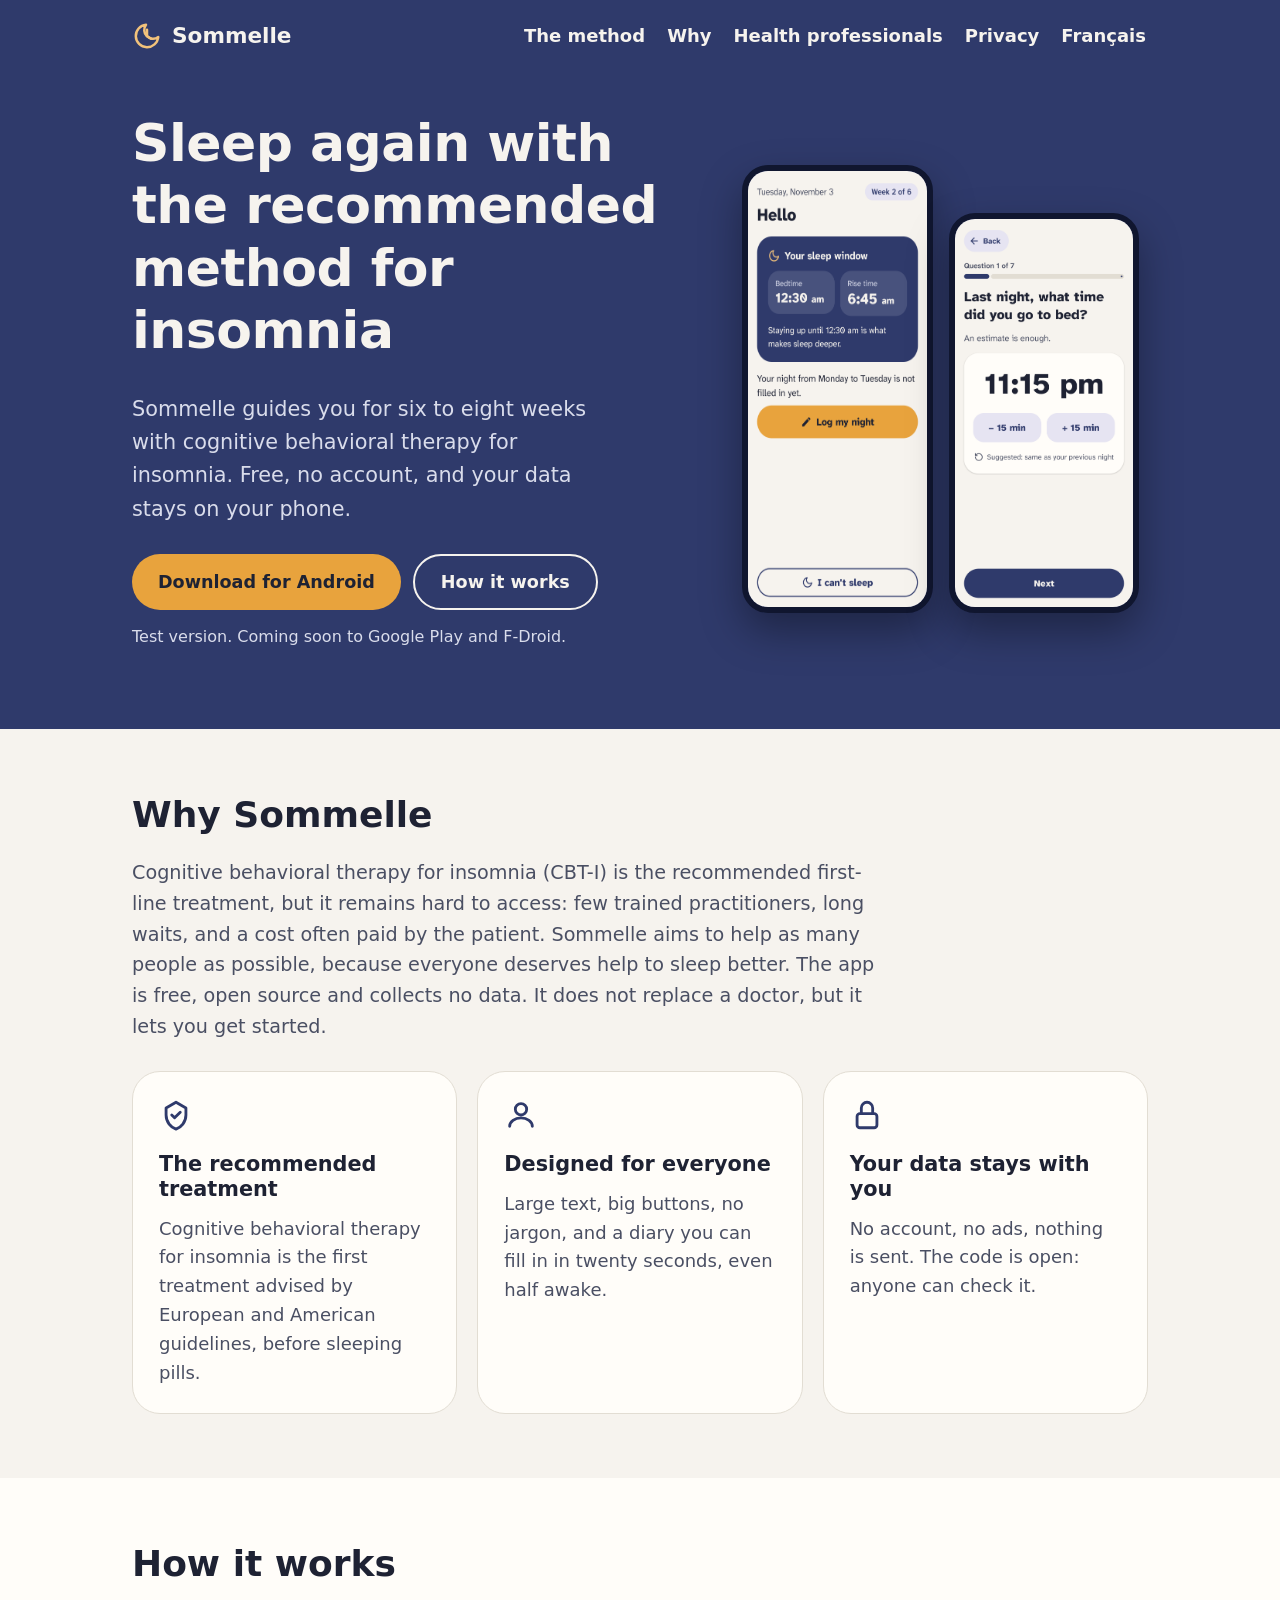
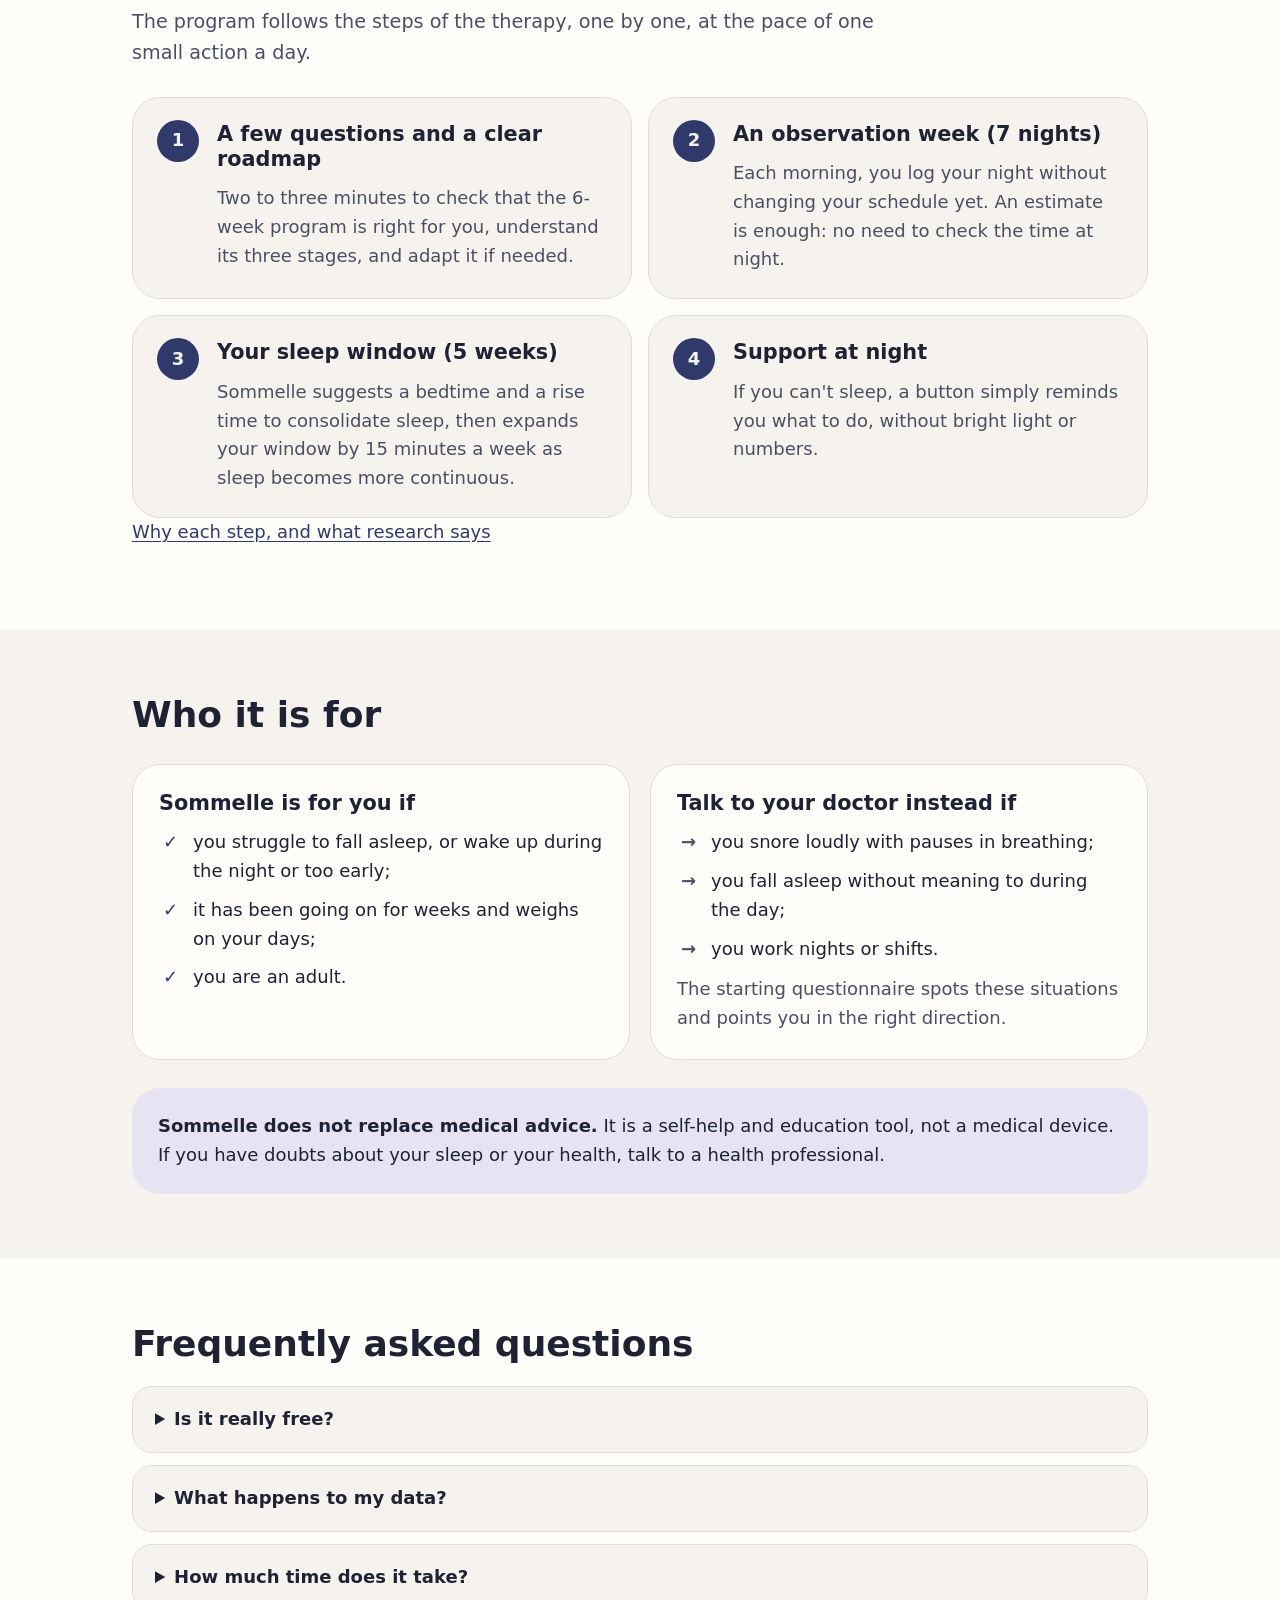
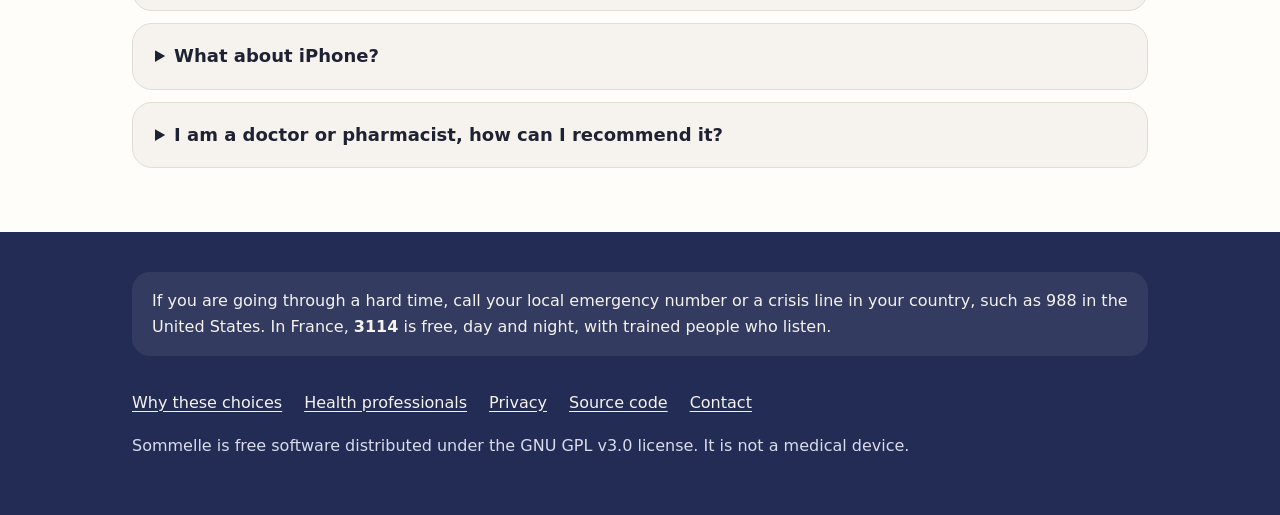
==== docs/en/index.html @ 97604257 "Site et README : préciser les 3 étapes et la durée de 6 semaines du programme" ====
<!doctype html>
<html lang="en">
<head>
  <meta charset="utf-8">
  <meta name="viewport" content="width=device-width, initial-scale=1">
  <title>Sommelle: sleep better with the recommended method for insomnia</title>
  <meta name="description" content="Sommelle guides adults with insomnia for six to eight weeks using cognitive behavioral therapy for insomnia (CBT-I). Free, no account, and your data stays on your phone.">
  <meta property="og:title" content="Sommelle: sleep better with the recommended method for insomnia">
  <meta property="og:description" content="Free, no account, and your data stays on your phone.">
  <meta property="og:type" content="website">
  <meta property="og:image" content="https://relthdrarxash.github.io/sommelle/img/banniere.png">
  <link rel="icon" href="../img/icone.svg" type="image/svg+xml">
  <link rel="alternate" hreflang="fr" href="../index.html">
  <link rel="stylesheet" href="../style.css">
</head>
<body>
  <a class="skip" href="#contenu">Skip to content</a>

  <header class="site-header">
    <div class="wrap">
      <a class="brand" href="./">
        <svg viewBox="0 0 24 24" fill="none" stroke="#F2C27B" stroke-width="2" stroke-linecap="round" stroke-linejoin="round" aria-hidden="true"><path d="M21 12.8A9 9 0 1 1 11.2 3a7 7 0 0 0 9.8 9.8Z"/><path d="M12 7v5l3.2 2.2"/></svg>
        Sommelle
      </a>
      <nav class="site-nav" aria-label="Site navigation">
        <a href="#methode">The method</a>
        <a href="why.html">Why</a>
        <a href="professionals.html">Health professionals</a>
        <a href="privacy.html">Privacy</a>
        <a href="../index.html" lang="fr" hreflang="fr">Français</a>
      </nav>
    </div>
  </header>

  <main id="contenu">
    <section class="hero">
      <div class="wrap">
        <div>
          <h1>Sleep again with the recommended method for insomnia</h1>
          <p class="lead">Sommelle guides you for six to eight weeks with cognitive behavioral therapy for insomnia. Free, no account, and your data stays on your phone.</p>
          <div class="actions">
            <a class="btn btn-accent" href="https://github.com/Relthdrarxash/sommelle/releases">Download for Android</a>
            <a class="btn btn-ghost" href="#methode">How it works</a>
          </div>
          <p class="note">Test version. Coming soon to Google Play and F-Droid.</p>
        </div>
        <div class="phones">
          <img src="../captures/en/accueil.png" width="461" height="1000" alt="Sommelle home screen: the evening sleep window, bedtime 12:30 am and rise time 6:45 am, and the Log my night button.">
          <img src="../captures/en/agenda_heure.png" width="461" height="1000" alt="Morning diary: bedtime in very large type, with two big buttons to move forward or back by 15 minutes.">
        </div>
      </div>
    </section>

    <section class="block">
      <div class="wrap">
        <h2>Why Sommelle</h2>
        <p class="section-intro">Cognitive behavioral therapy for insomnia (CBT-I) is the recommended first-line treatment, but it remains hard to access: few trained practitioners, long waits, and a cost often paid by the patient. Sommelle aims to help as many people as possible, because everyone deserves help to sleep better. The app is free, open source and collects no data. It does not replace a doctor, but it lets you get started.</p>
        <div class="cards">
          <div class="card">
            <svg viewBox="0 0 24 24" fill="none" stroke="currentColor" stroke-width="2" stroke-linecap="round" stroke-linejoin="round" aria-hidden="true"><path d="M9 12l2 2 4-4"/><path d="M12 3l7 4v5c0 5-3.4 8.7-7 10-3.6-1.3-7-5-7-10V7l7-4z"/></svg>
            <h3>The recommended treatment</h3>
            <p>Cognitive behavioral therapy for insomnia is the first treatment advised by European and American guidelines, before sleeping pills.</p>
          </div>
          <div class="card">
            <svg viewBox="0 0 24 24" fill="none" stroke="currentColor" stroke-width="2" stroke-linecap="round" stroke-linejoin="round" aria-hidden="true"><circle cx="12" cy="8" r="4"/><path d="M4 20c0-3.3 3.6-6 8-6s8 2.7 8 6"/></svg>
            <h3>Designed for everyone</h3>
            <p>Large text, big buttons, no jargon, and a diary you can fill in in twenty seconds, even half awake.</p>
          </div>
          <div class="card">
            <svg viewBox="0 0 24 24" fill="none" stroke="currentColor" stroke-width="2" stroke-linecap="round" stroke-linejoin="round" aria-hidden="true"><rect x="5" y="11" width="14" height="10" rx="2"/><path d="M8 11V7a4 4 0 118 0v4"/></svg>
            <h3>Your data stays with you</h3>
            <p>No account, no ads, nothing is sent. The code is open: anyone can check it.</p>
          </div>
        </div>
      </div>
    </section>

    <section class="block alt" id="methode">
      <div class="wrap">
        <h2>How it works</h2>
        <p class="section-intro">The program follows the steps of the therapy, one by one, at the pace of one small action a day.</p>
        <ol class="steps">
          <li><h3>A few questions and a clear roadmap</h3><p>Two to three minutes to check that the 6-week program is right for you, understand its three stages, and adapt it if needed.</p></li>
          <li><h3>An observation week (7 nights)</h3><p>Each morning, you log your night without changing your schedule yet. An estimate is enough: no need to check the time at night.</p></li>
          <li><h3>Your sleep window (5 weeks)</h3><p>Sommelle suggests a bedtime and a rise time to consolidate sleep, then expands your window by 15 minutes a week as sleep becomes more continuous.</p></li>
          <li><h3>Support at night</h3><p>If you can't sleep, a button simply reminds you what to do, without bright light or numbers.</p></li>
        </ol>
        <p><a href="why.html">Why each step, and what research says</a></p>
      </div>
    </section>

    <section class="block">
      <div class="wrap">
        <h2>Who it is for</h2>
        <div class="two-col">
          <div class="card">
            <h3>Sommelle is for you if</h3>
            <ul class="check">
              <li>you struggle to fall asleep, or wake up during the night or too early;</li>
              <li>it has been going on for weeks and weighs on your days;</li>
              <li>you are an adult.</li>
            </ul>
          </div>
          <div class="card">
            <h3>Talk to your doctor instead if</h3>
            <ul class="cross">
              <li>you snore loudly with pauses in breathing;</li>
              <li>you fall asleep without meaning to during the day;</li>
              <li>you work nights or shifts.</li>
            </ul>
            <p style="margin-top: 12px">The starting questionnaire spots these situations and points you in the right direction.</p>
          </div>
        </div>
        <div class="callout">
          <p><strong>Sommelle does not replace medical advice.</strong> It is a self-help and education tool, not a medical device. If you have doubts about your sleep or your health, talk to a health professional.</p>
        </div>
      </div>
    </section>

    <section class="block alt">
      <div class="wrap">
        <h2>Frequently asked questions</h2>
        <details><summary>Is it really free?</summary><p>Yes, completely: no subscription, no in-app purchases, no ads. Sommelle is free software under the GPL license.</p></details>
        <details><summary>What happens to my data?</summary><p>It stays on your phone. Sommelle requires no account and has no Internet access. The only exception: if Android backup is turned on, your system may keep an encrypted copy.</p></details>
        <details><summary>How much time does it take?</summary><p>About twenty seconds each morning for the diary, and a few minutes a week for the review. The program lasts six to eight weeks.</p></details>
        <details><summary>What about iPhone?</summary><p>For now, Sommelle is available on Android only.</p></details>
        <details><summary>I am a doctor or pharmacist, how can I recommend it?</summary><p>Everything is on the <a href="professionals.html">health professionals</a> page, with a sheet to print (in French).</p></details>
      </div>
    </section>
  </main>

  <footer class="site-footer">
    <div class="wrap">
      <p class="help-line">If you are going through a hard time, call your local emergency number or a crisis line in your country, such as 988 in the United States. In France, <strong>3114</strong> is free, day and night, with trained people who listen.</p>
      <div class="footer-links">
        <a href="why.html">Why these choices</a>
        <a href="professionals.html">Health professionals</a>
        <a href="privacy.html">Privacy</a>
        <a href="https://github.com/Relthdrarxash/sommelle">Source code</a>
        <a href="mailto:pilmil.studio@proton.me">Contact</a>
      </div>
      <p>Sommelle is free software distributed under the GNU GPL v3.0 license. It is not a medical device.</p>
    </div>
  </footer>
</body>
</html>
---- docs/style.css ----
/* Sommelle : site public. Palette et police de l'appli (DESIGN.md, section 8). */

@font-face { font-family: "Atkinson"; src: url("fonts/atkinson-400.woff2") format("woff2"); font-weight: 400; font-display: swap; }
@font-face { font-family: "Atkinson"; src: url("fonts/atkinson-700.woff2") format("woff2"); font-weight: 700; font-display: swap; }
@font-face { font-family: "Atkinson"; src: url("fonts/atkinson-800.woff2") format("woff2"); font-weight: 800; font-display: swap; }

:root {
  --night: #2F3A6B;
  --night-deep: #232C55;
  --cream: #F6F3EE;
  --paper: #FFFDF9;
  --ink: #1E2233;
  --ink-muted: #4A4F63;
  --lavender: #E6E4F2;
  --on-night-muted: #D9DCEB;
  --line: #E2DDD3;
  --amber: #E8A33D;
  --moon: #F2C27B;
  --bg: var(--cream);
  --surface: var(--paper);
  --text: var(--ink);
  --text-muted: var(--ink-muted);
  --accent-soft: var(--lavender);
  --link: var(--night);
  --radius: 28px;
  color-scheme: light;
}

@media (prefers-color-scheme: dark) {
  :root:not([data-theme="light"]) {
    --bg: #120D0A;
    --surface: #1E1611;
    --text: #C9A98A;
    --text-muted: #A88C70;
    --accent-soft: #2A2019;
    --line: #3A2E25;
    --link: #E0C3A4;
    color-scheme: dark;
  }
}
:root[data-theme="dark"] {
  --bg: #120D0A;
  --surface: #1E1611;
  --text: #C9A98A;
  --text-muted: #A88C70;
  --accent-soft: #2A2019;
  --line: #3A2E25;
  --link: #E0C3A4;
  color-scheme: dark;
}

*, *::before, *::after { box-sizing: border-box; }

html { -webkit-text-size-adjust: 100%; }

body {
  margin: 0;
  background: var(--bg);
  color: var(--text);
  font-family: "Atkinson", system-ui, -apple-system, "Segoe UI", sans-serif;
  font-size: 1.125rem;
  line-height: 1.6;
}

a { color: var(--link); text-underline-offset: 3px; }
a:hover { text-decoration-thickness: 2px; }
:focus-visible { outline: 3px solid var(--amber); outline-offset: 3px; border-radius: 6px; }

.skip { position: absolute; left: -999px; top: 8px; background: var(--amber); color: var(--ink); padding: 10px 16px; border-radius: 999px; font-weight: 700; z-index: 10; }
.skip:focus { left: 16px; }

.wrap { width: 100%; max-width: 1080px; margin: 0 auto; padding: 0 16px; }
@media (min-width: 720px) { .wrap { padding: 0 32px; } }

h1, h2, h3 { line-height: 1.2; margin: 0 0 0.6em; font-weight: 800; }
h1 { font-size: clamp(2rem, 6vw, 3.25rem); letter-spacing: -0.01em; }
h2 { font-size: clamp(1.6rem, 4vw, 2.25rem); }
h3 { font-size: 1.3rem; font-weight: 700; }
p { margin: 0 0 1em; }

.site-header { background: var(--night); color: var(--cream); }
.site-header .wrap { display: flex; align-items: center; justify-content: space-between; gap: 16px; min-height: 72px; flex-wrap: wrap; }
.brand { display: inline-flex; align-items: center; gap: 10px; color: var(--cream); text-decoration: none; font-weight: 800; font-size: 1.35rem; }
.brand svg { width: 30px; height: 30px; }
.site-nav { display: flex; gap: 6px 18px; flex-wrap: wrap; }
.site-nav a { color: var(--cream); text-decoration: none; font-weight: 700; padding: 8px 2px; }
.site-nav a:hover, .site-nav a[aria-current="page"] { text-decoration: underline; text-underline-offset: 6px; }

.hero { background: var(--night); color: var(--cream); padding: 40px 0 64px; overflow: hidden; }
.hero .wrap { display: grid; gap: 40px; align-items: center; }
@media (min-width: 880px) { .hero .wrap { grid-template-columns: 1.15fr 0.85fr; } }
.hero p.lead { font-size: 1.3rem; color: var(--on-night-muted); max-width: 36ch; }
.hero .phones { display: flex; justify-content: center; gap: 16px; }
.hero .phones img { width: min(46%, 230px); height: auto; border-radius: 26px; box-shadow: 0 18px 40px rgba(0, 0, 0, 0.35); border: 6px solid #10162F; }
.hero .phones img:last-child { margin-top: 48px; }

.actions { display: flex; flex-wrap: wrap; gap: 12px; margin-top: 28px; }
.btn { display: inline-flex; align-items: center; justify-content: center; gap: 10px; min-height: 56px; padding: 0 26px; border-radius: 999px; font-weight: 800; font-size: 1.1rem; text-decoration: none; }
.btn-accent { background: var(--amber); color: var(--ink); }
.btn-accent:hover { background: #F0B254; }
.btn-ghost { border: 2px solid var(--cream); color: var(--cream); }
.btn-ghost:hover { background: rgba(255, 255, 255, 0.08); }
.btn-primary { background: var(--night); color: var(--cream); }
.btn-outline { border: 2px solid var(--link); color: var(--link); }
.note { font-size: 1rem; color: var(--on-night-muted); margin-top: 14px; }

section.block { padding: 64px 0; }
section.block.alt { background: var(--surface); }
.section-intro { max-width: 62ch; color: var(--text-muted); font-size: 1.2rem; }

.cards { display: grid; gap: 20px; margin-top: 28px; }
@media (min-width: 720px) { .cards { grid-template-columns: repeat(3, minmax(0, 1fr)); } }
.card { background: var(--surface); border: 1px solid var(--line); border-radius: var(--radius); padding: 26px; }
section.block.alt .card { background: var(--bg); }
.card svg { width: 34px; height: 34px; color: var(--link); margin-bottom: 12px; }
.card p { margin: 0; color: var(--text-muted); }

.steps { list-style: none; padding: 0; margin: 28px 0 0; display: grid; gap: 16px; counter-reset: step; }
@media (min-width: 720px) { .steps { grid-template-columns: repeat(2, minmax(0, 1fr)); } }
.steps li { counter-increment: step; background: var(--surface); border: 1px solid var(--line); border-radius: var(--radius); padding: 24px 24px 24px 84px; position: relative; }
section.block.alt .steps li { background: var(--bg); }
.steps li::before { content: counter(step); position: absolute; left: 24px; top: 22px; width: 42px; height: 42px; border-radius: 50%; background: var(--night); color: var(--cream); font-weight: 800; display: grid; place-items: center; }
.steps p { margin: 0; color: var(--text-muted); }

.gallery { display: grid; grid-template-columns: repeat(2, minmax(0, 1fr)); gap: 16px; margin-top: 28px; }
@media (min-width: 720px) { .gallery { grid-template-columns: repeat(4, minmax(0, 1fr)); } }
.gallery figure { margin: 0; text-align: center; }
.gallery img { width: 100%; height: auto; border-radius: 20px; border: 1px solid var(--line); }
.gallery figcaption { margin-top: 8px; font-size: 1rem; color: var(--text-muted); }

.two-col { display: grid; gap: 20px; margin-top: 28px; }
@media (min-width: 720px) { .two-col { grid-template-columns: repeat(2, minmax(0, 1fr)); } }
.check, .cross { list-style: none; padding: 0; margin: 0; }
.check li, .cross li { padding-left: 34px; position: relative; margin-bottom: 10px; }
.check li::before { content: "✓"; position: absolute; left: 4px; font-weight: 800; color: var(--link); }
.cross li::before { content: "→"; position: absolute; left: 4px; font-weight: 800; color: var(--text-muted); }

.callout { background: var(--accent-soft); border-radius: var(--radius); padding: 24px 26px; margin-top: 28px; }
.callout p:last-child { margin-bottom: 0; }

details { background: var(--surface); border: 1px solid var(--line); border-radius: 20px; padding: 0 22px; margin-top: 12px; }
section.block.alt details { background: var(--bg); }
summary { cursor: pointer; font-weight: 700; padding: 18px 0; min-height: 48px; }
details p { color: var(--text-muted); }

.prose { max-width: 72ch; padding: 48px 0 64px; }
.prose h2 { margin-top: 1.8em; font-size: 1.6rem; }
.prose table { width: 100%; border-collapse: collapse; margin: 1em 0 1.5em; font-size: 1rem; display: block; overflow-x: auto; }
.prose th, .prose td { text-align: left; padding: 10px 12px; border-bottom: 1px solid var(--line); vertical-align: top; }
.prose th { font-weight: 700; }
.prose ul { padding-left: 1.3em; }
.prose li { margin-bottom: 0.4em; }

.site-footer { background: var(--night-deep); color: var(--on-night-muted); padding: 40px 0; font-size: 1rem; }
.site-footer a { color: var(--cream); }
.site-footer .wrap { display: grid; gap: 18px; }
.help-line { background: rgba(255, 255, 255, 0.07); border-radius: 18px; padding: 16px 20px; color: var(--cream); }
.footer-links { display: flex; flex-wrap: wrap; gap: 8px 22px; }

.eyebrow { font-weight: 700; margin-bottom: 0.4em; }
.toc { background: var(--surface); border: 1px solid var(--line); border-radius: var(--radius); padding: 8px 26px 18px; margin-top: 28px; }
.toc h2 { margin-top: 0.8em; font-size: 1.3rem; }
.toc ol { padding-left: 1.3em; margin: 0; }
.prose h3 { margin-top: 1.4em; font-size: 1.25rem; }
.prose .small { font-size: 1rem; color: var(--text-muted); }
.refs li { margin-bottom: 0.7em; }
button.btn { border: 0; cursor: pointer; font-family: inherit; }

/* Schémas du dossier scientifique */
:root { --fig-sleep: #2F3A6B; --fig-awake: #E8A33D; --fig-idle: #D6CFC2; --fig-bed: #E6E4F2; --fig-same: #ECE8E0; --fig-ink: var(--text); --fig-muted: var(--text-muted); --fig-grid: var(--line); }
@media (prefers-color-scheme: dark) {
  :root:not([data-theme="light"]) { --fig-sleep: #8C9BD9; --fig-awake: #C98A2E; --fig-idle: #4A3D33; --fig-bed: #2E2840; --fig-same: #2A2019; }
}
.schema { margin: 1.5em 0 2em; }
.schema-scroll { overflow-x: auto; }
.schema svg.fig { display: block; width: 100%; min-width: 640px; height: auto; font-family: inherit; }
.schema figcaption { font-size: 1rem; color: var(--text-muted); margin-top: 0.6em; }
.fig .sleep { fill: var(--fig-sleep); }
.fig .awake { fill: var(--fig-awake); }
.fig .idle { fill: var(--fig-idle); }
.fig .bed { fill: var(--fig-bed); stroke: var(--fig-sleep); stroke-width: 1.2; }
.fig .down { fill: var(--fig-awake); opacity: 0.55; }
.fig .same { fill: var(--fig-same); stroke: var(--fig-grid); }
.fig .up { fill: var(--fig-sleep); opacity: 0.85; }
.fig .grid { stroke: var(--fig-grid); stroke-width: 1; }
.fig .mark { stroke: var(--fig-ink); stroke-width: 1.2; }
.fig .anchor { stroke: var(--fig-ink); stroke-width: 2; stroke-dasharray: 5 4; }
.fig .brace { fill: none; stroke: var(--fig-ink); stroke-width: 1.5; }
.fig text { fill: var(--fig-ink); font-size: 14px; }
.fig .tick, .fig .small { fill: var(--fig-muted); font-size: 13px; }
.fig .lab, .fig .head { font-weight: 700; }
.fig .val { font-size: 14px; }
.fig .in { fill: #FFFDF9; font-weight: 700; font-size: 14px; }
.fig .in2 { font-weight: 700; font-size: 15px; }
.legende { list-style: none; padding: 0; margin: 0.8em 0 0; display: flex; flex-wrap: wrap; gap: 6px 22px; font-size: 1rem; }
.legende li { display: flex; align-items: center; gap: 8px; margin: 0; }
.sw { display: inline-block; width: 22px; height: 14px; border-radius: 3px; }
.sw-sleep { background: var(--fig-sleep); } .sw-awake { background: var(--fig-awake); } .sw-idle { background: var(--fig-idle); }
.sw-bed { background: var(--fig-bed); border: 1px solid var(--fig-sleep); }
@media print { .schema svg.fig { min-width: 0; } .schema { break-inside: avoid; } }

@media print {
  .skip, .site-header, .site-footer, .no-print, .toc { display: none; }
  body { background: #fff; color: #000; font-size: 11pt; }
  .prose { max-width: none; padding: 0; }
  .callout { border: 1px solid #999; background: none; }
  .prose table { display: table; font-size: 10pt; }
  .prose h2 { break-after: avoid; }
  .prose tr, .prose li { break-inside: avoid; }
  a { color: inherit; text-decoration: none; }
}
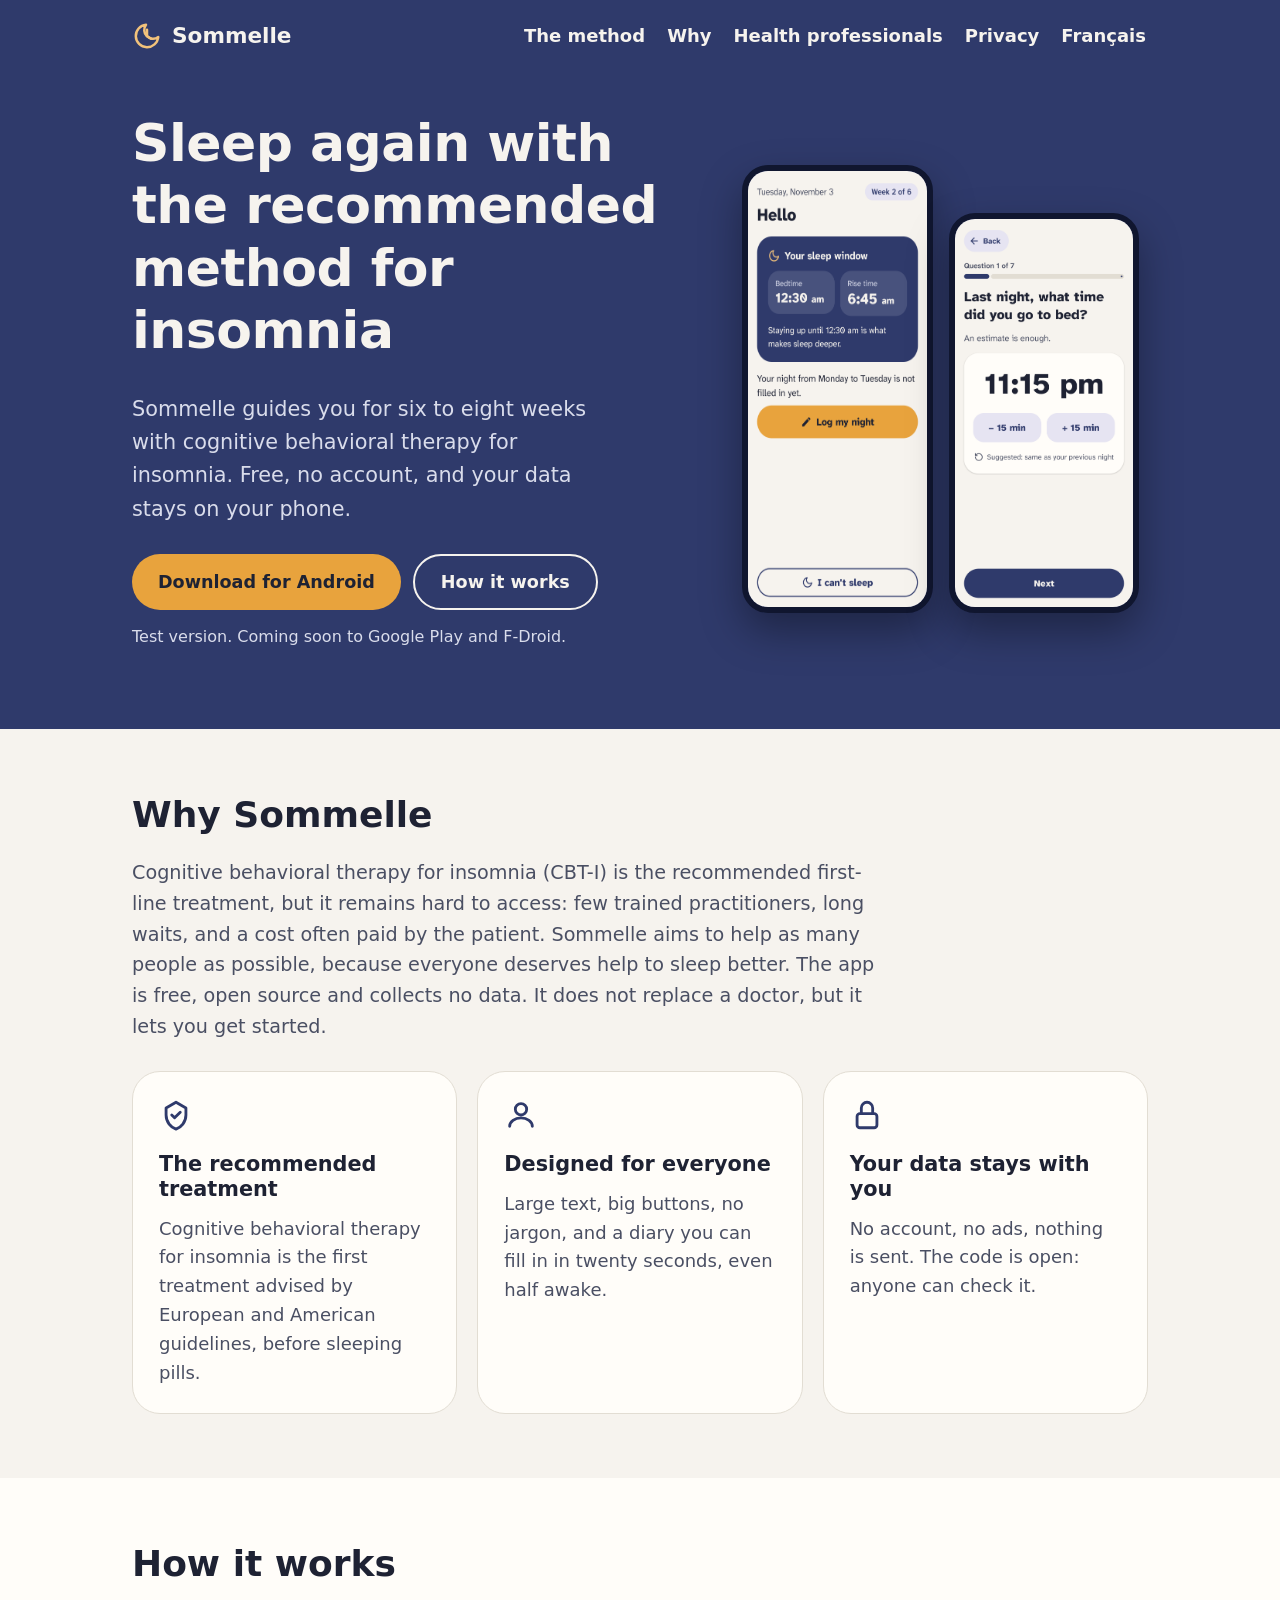
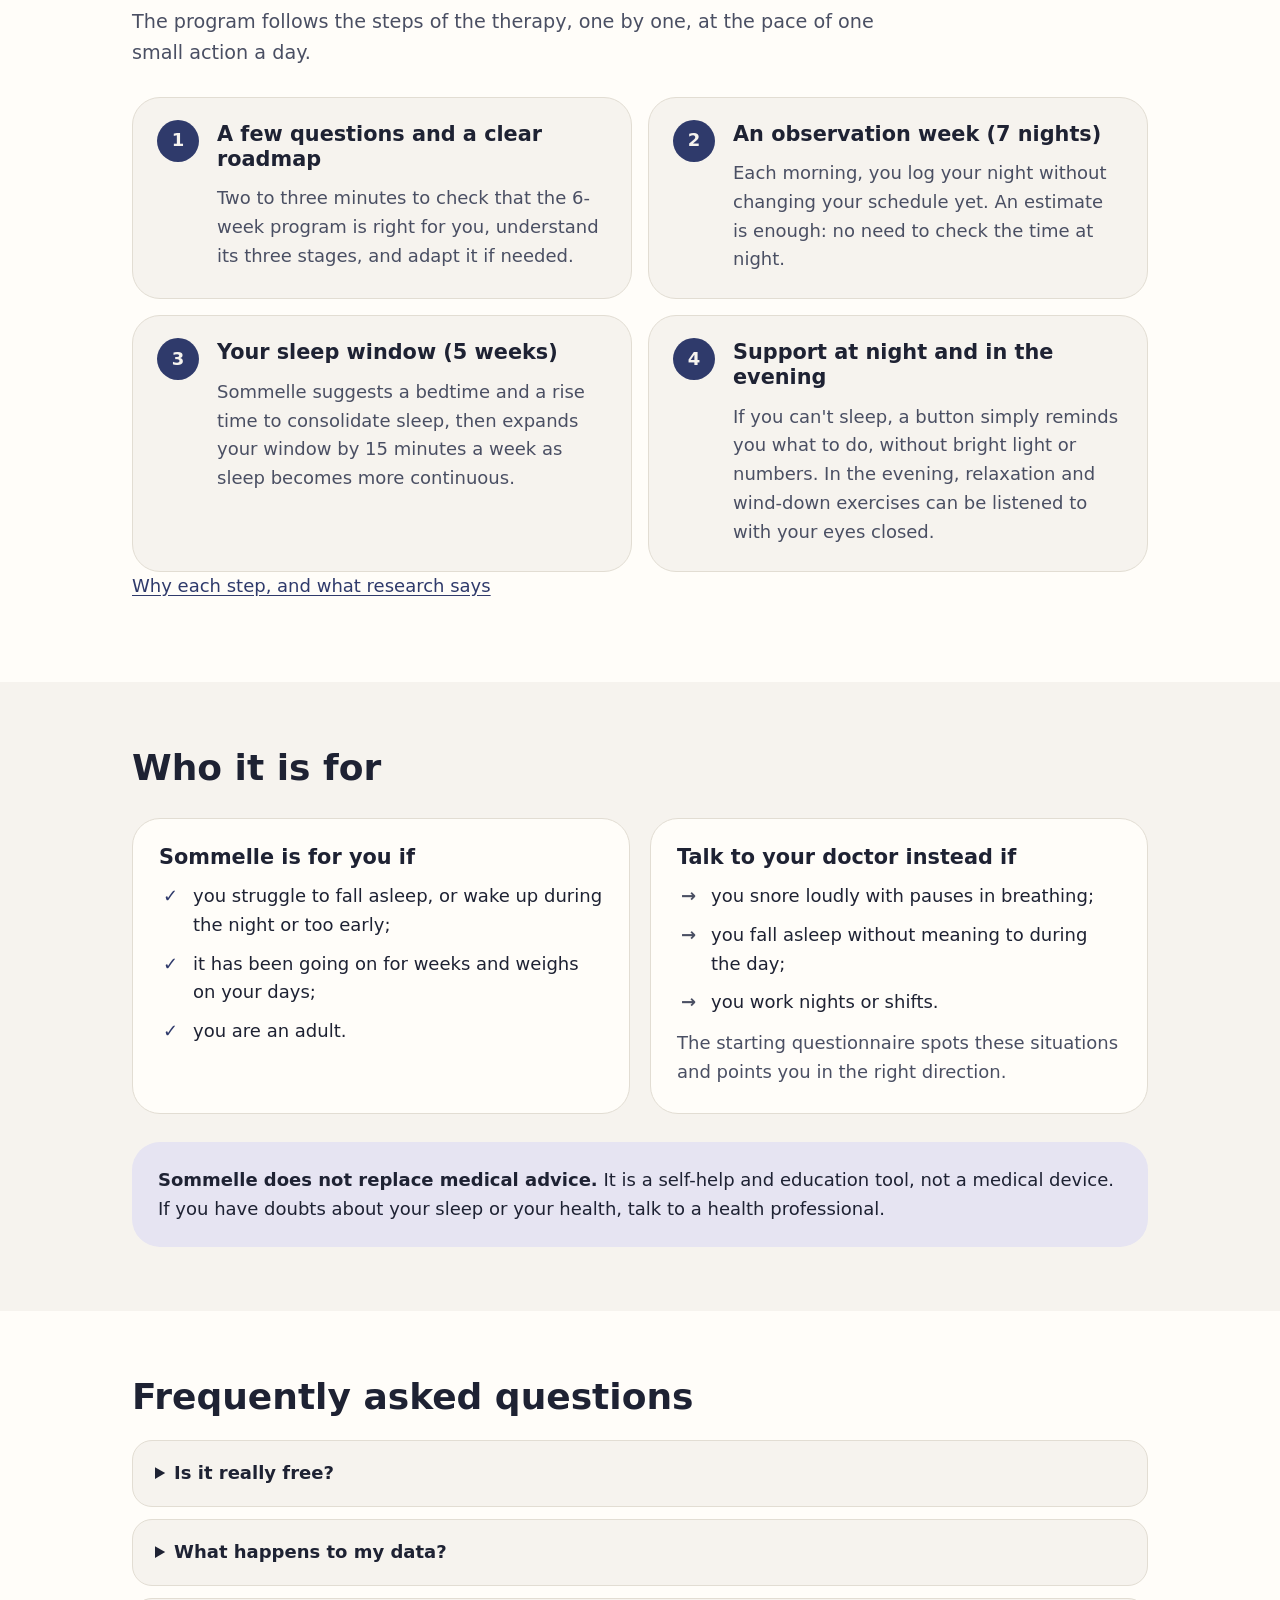
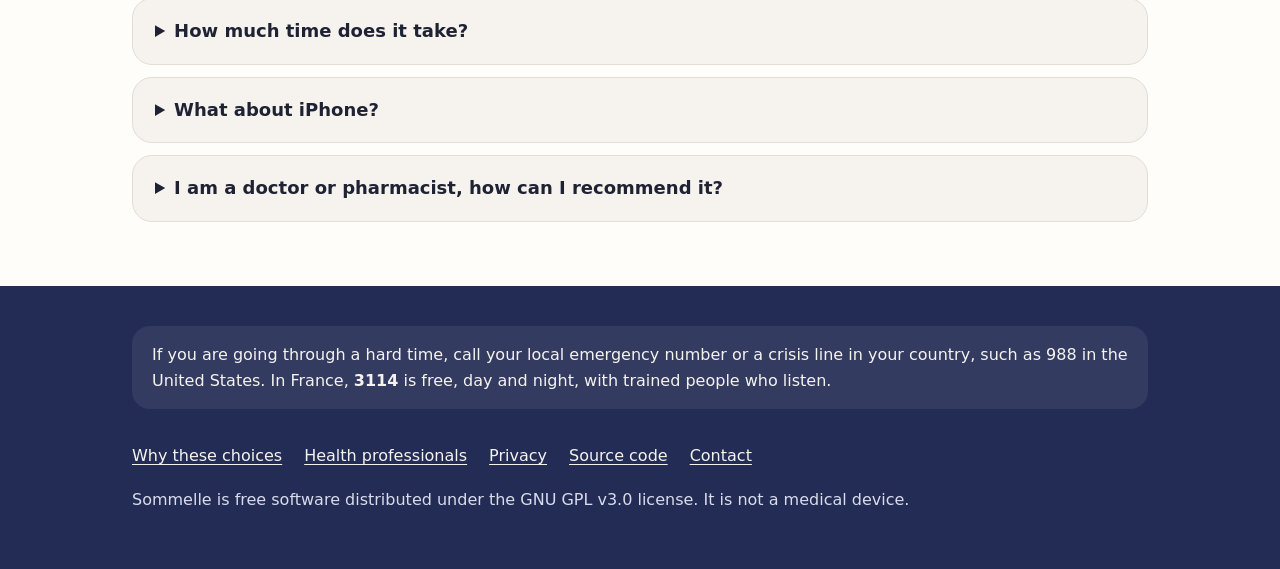
==== commit 21f86a1f: "Guide vocal les yeux fermés, carnet du soir interactif, import CSV et widget d'accueil" ====
--- a/docs/en/index.html
+++ b/docs/en/index.html
@@ -83,7 +83,7 @@
           <li><h3>A few questions and a clear roadmap</h3><p>Two to three minutes to check that the 6-week program is right for you, understand its three stages, and adapt it if needed.</p></li>
           <li><h3>An observation week (7 nights)</h3><p>Each morning, you log your night without changing your schedule yet. An estimate is enough: no need to check the time at night.</p></li>
           <li><h3>Your sleep window (5 weeks)</h3><p>Sommelle suggests a bedtime and a rise time to consolidate sleep, then expands your window by 15 minutes a week as sleep becomes more continuous.</p></li>
-          <li><h3>Support at night</h3><p>If you can't sleep, a button simply reminds you what to do, without bright light or numbers.</p></li>
+          <li><h3>Support at night and in the evening</h3><p>If you can't sleep, a button simply reminds you what to do, without bright light or numbers. In the evening, relaxation and wind-down exercises can be listened to with your eyes closed.</p></li>
         </ol>
         <p><a href="why.html">Why each step, and what research says</a></p>
       </div>
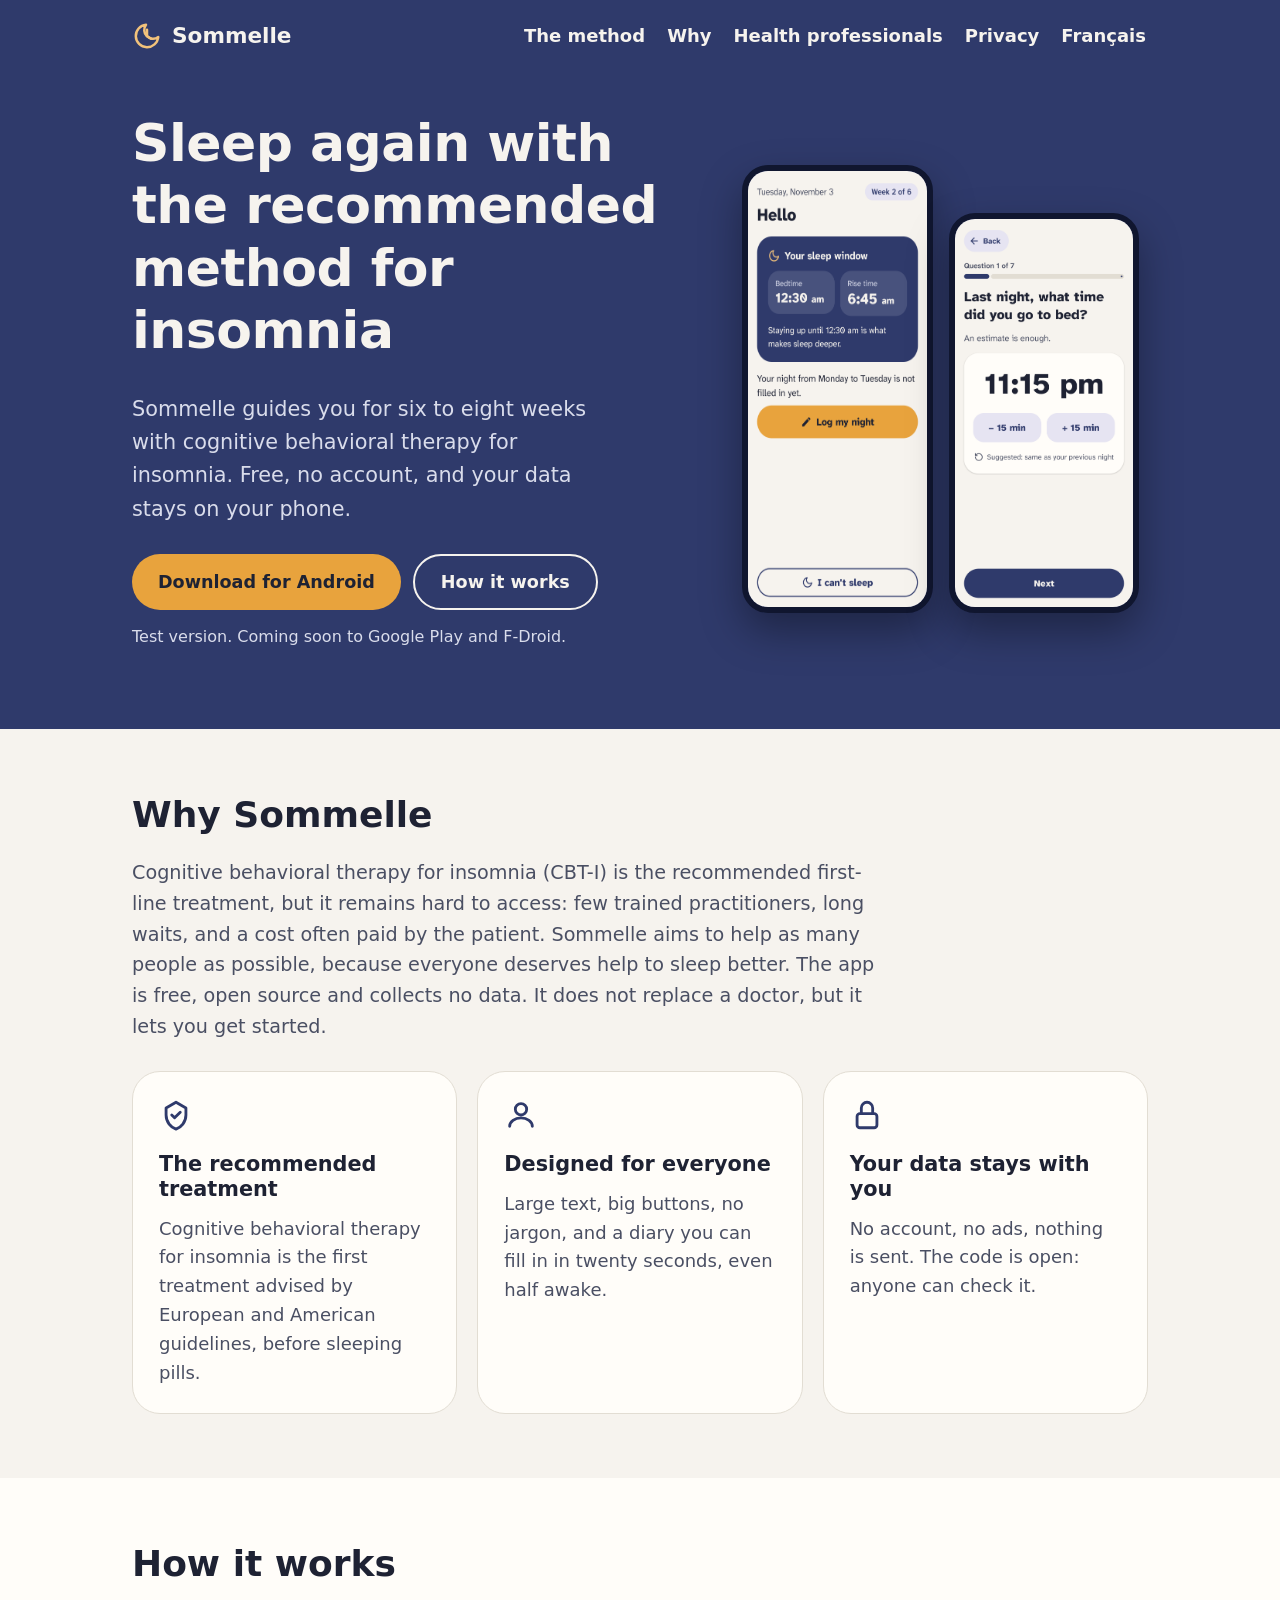
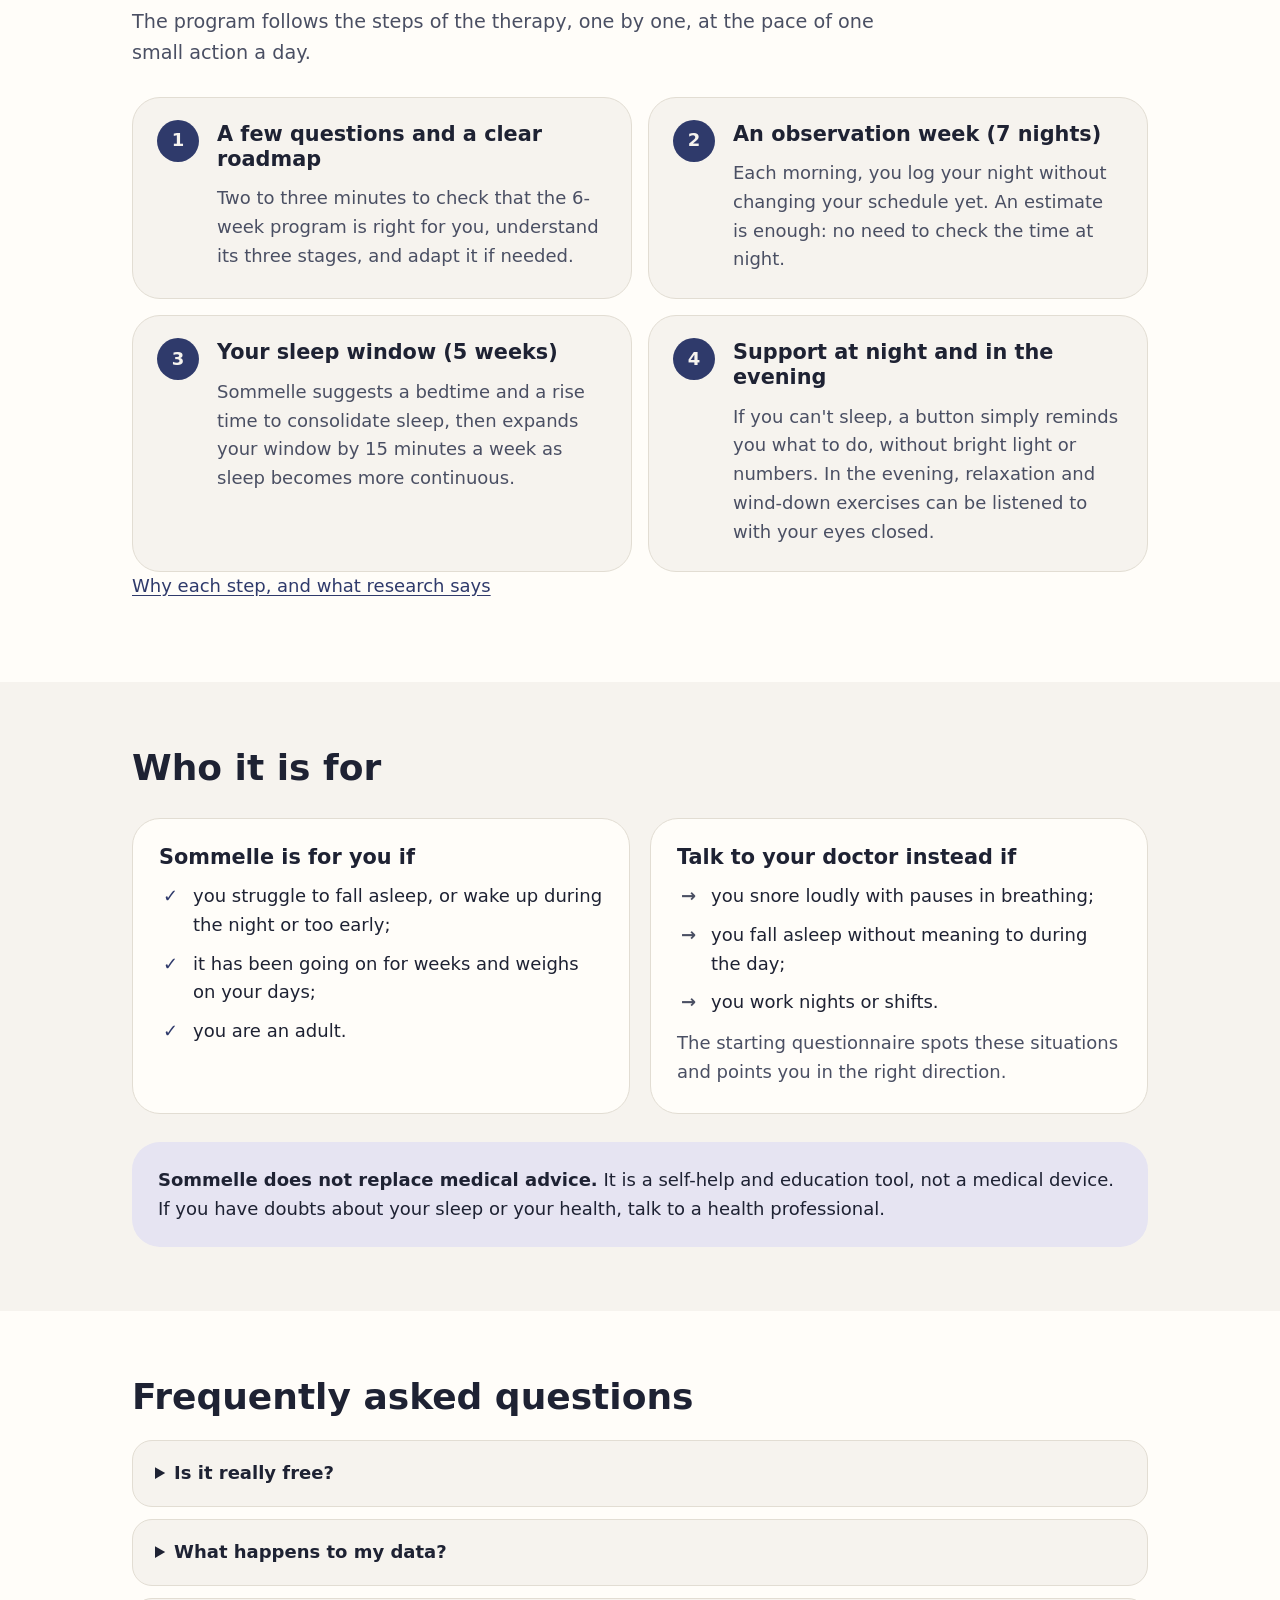
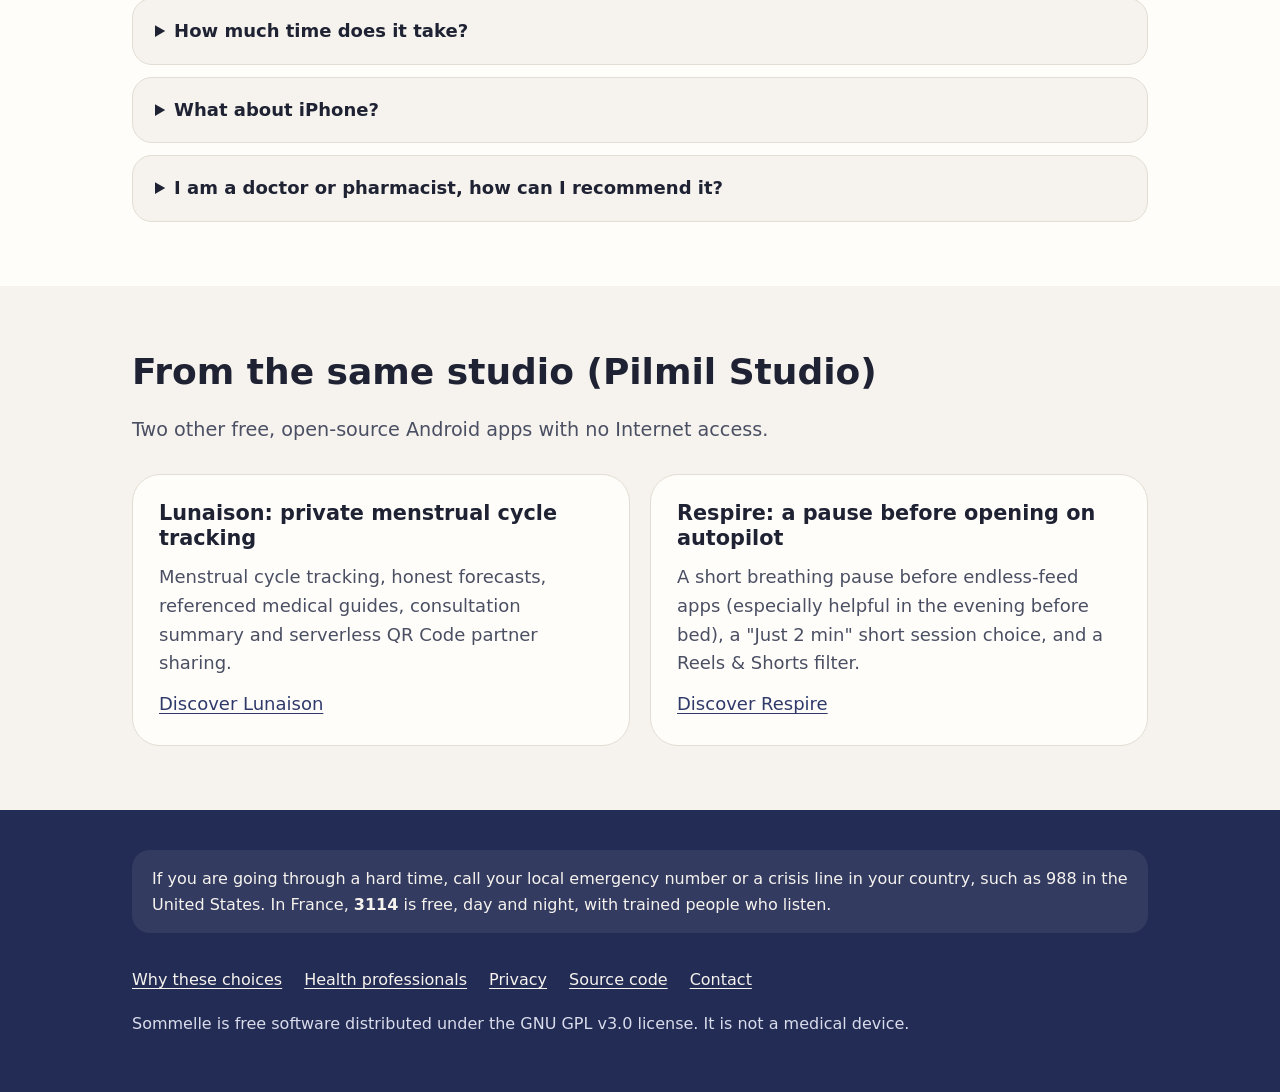
==== commit 54e38648: "docs: add Pilmil Studio cross-links, clinician sheet and F-Droid distribution kit" ====
--- a/docs/en/index.html
+++ b/docs/en/index.html
@@ -127,6 +127,25 @@
         <details><summary>I am a doctor or pharmacist, how can I recommend it?</summary><p>Everything is on the <a href="professionals.html">health professionals</a> page, with a sheet to print (in French).</p></details>
       </div>
     </section>
+
+    <section class="block">
+      <div class="wrap">
+        <h2>From the same studio (Pilmil Studio)</h2>
+        <p class="section-intro">Two other free, open-source Android apps with no Internet access.</p>
+        <div class="two-col">
+          <div class="card">
+            <h3>Lunaison: private menstrual cycle tracking</h3>
+            <p>Menstrual cycle tracking, honest forecasts, referenced medical guides, consultation summary and serverless QR Code partner sharing.</p>
+            <p style="margin-top: 12px"><a href="https://relthdrarxash.github.io/lunaison/en/">Discover Lunaison</a></p>
+          </div>
+          <div class="card">
+            <h3>Respire: a pause before opening on autopilot</h3>
+            <p>A short breathing pause before endless-feed apps (especially helpful in the evening before bed), a "Just 2 min" short session choice, and a Reels &amp; Shorts filter.</p>
+            <p style="margin-top: 12px"><a href="https://relthdrarxash.github.io/respire/">Discover Respire</a></p>
+          </div>
+        </div>
+      </div>
+    </section>
   </main>
 
   <footer class="site-footer">
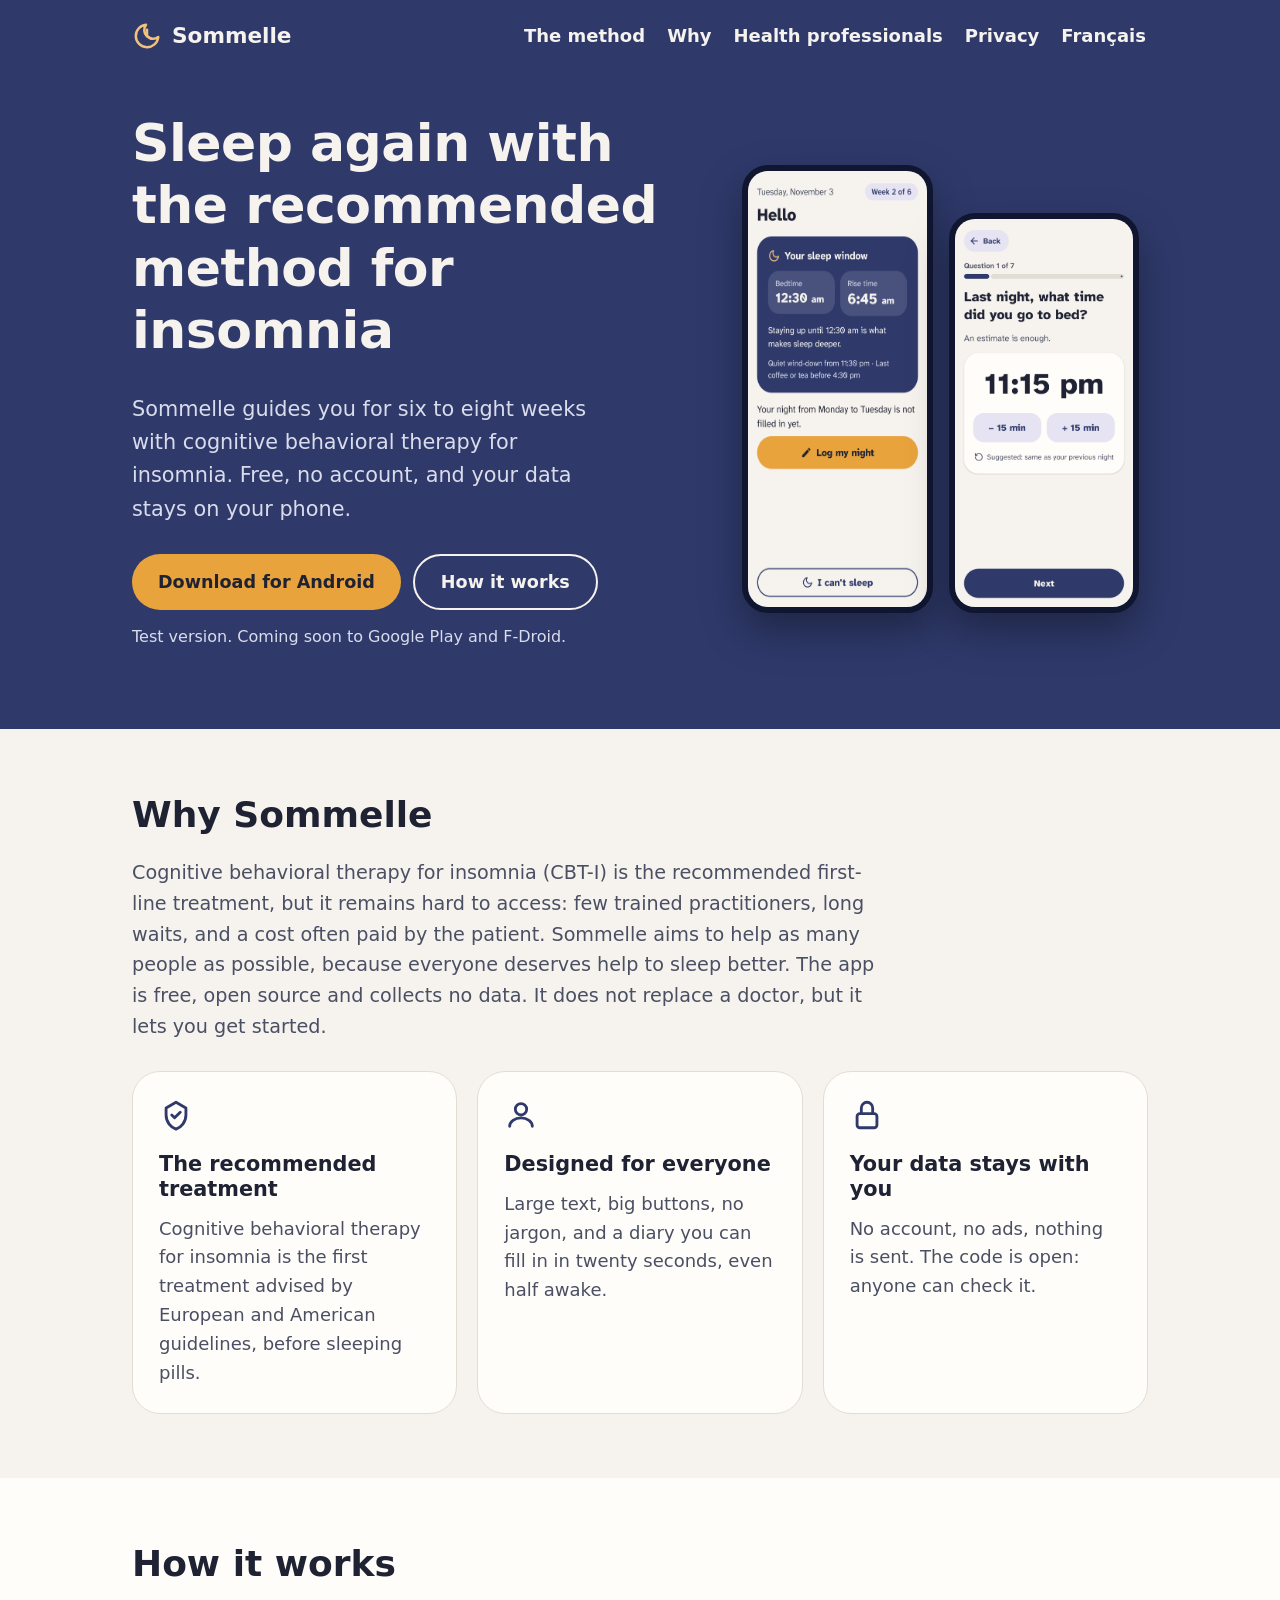
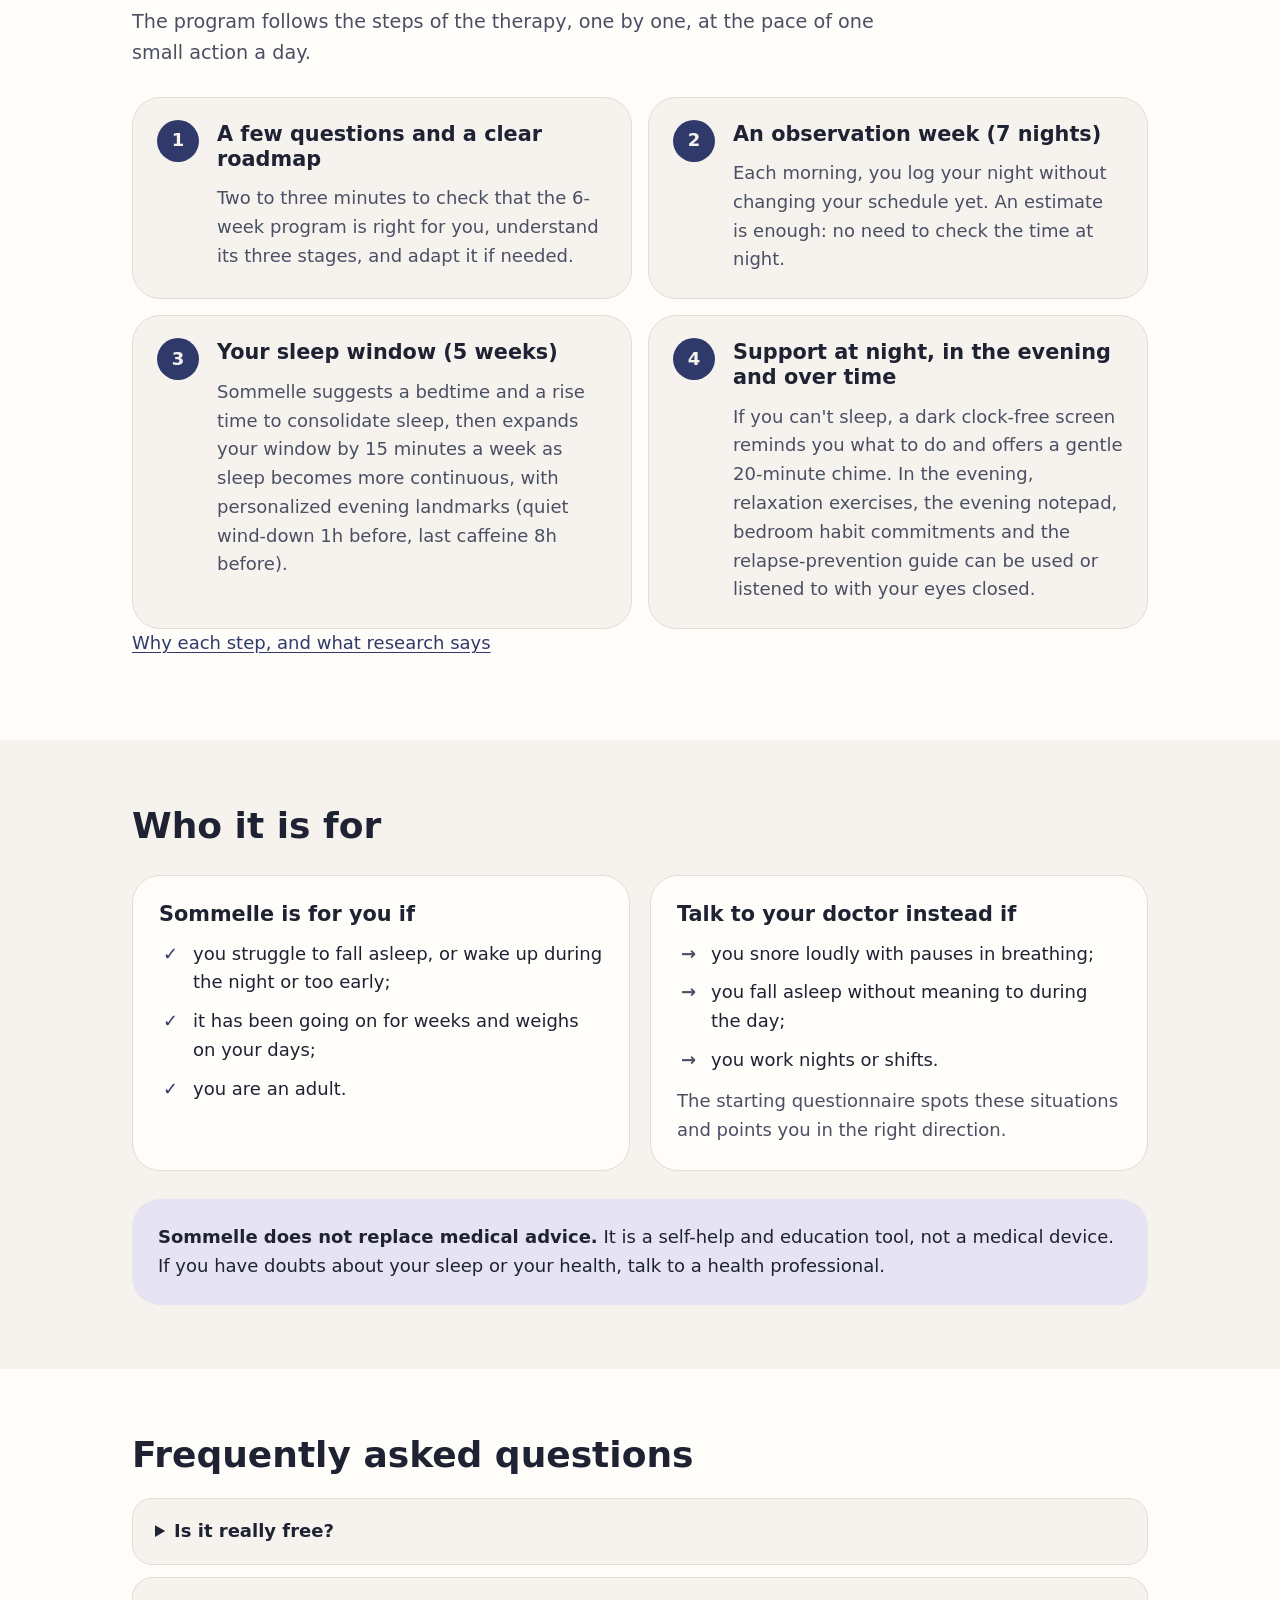
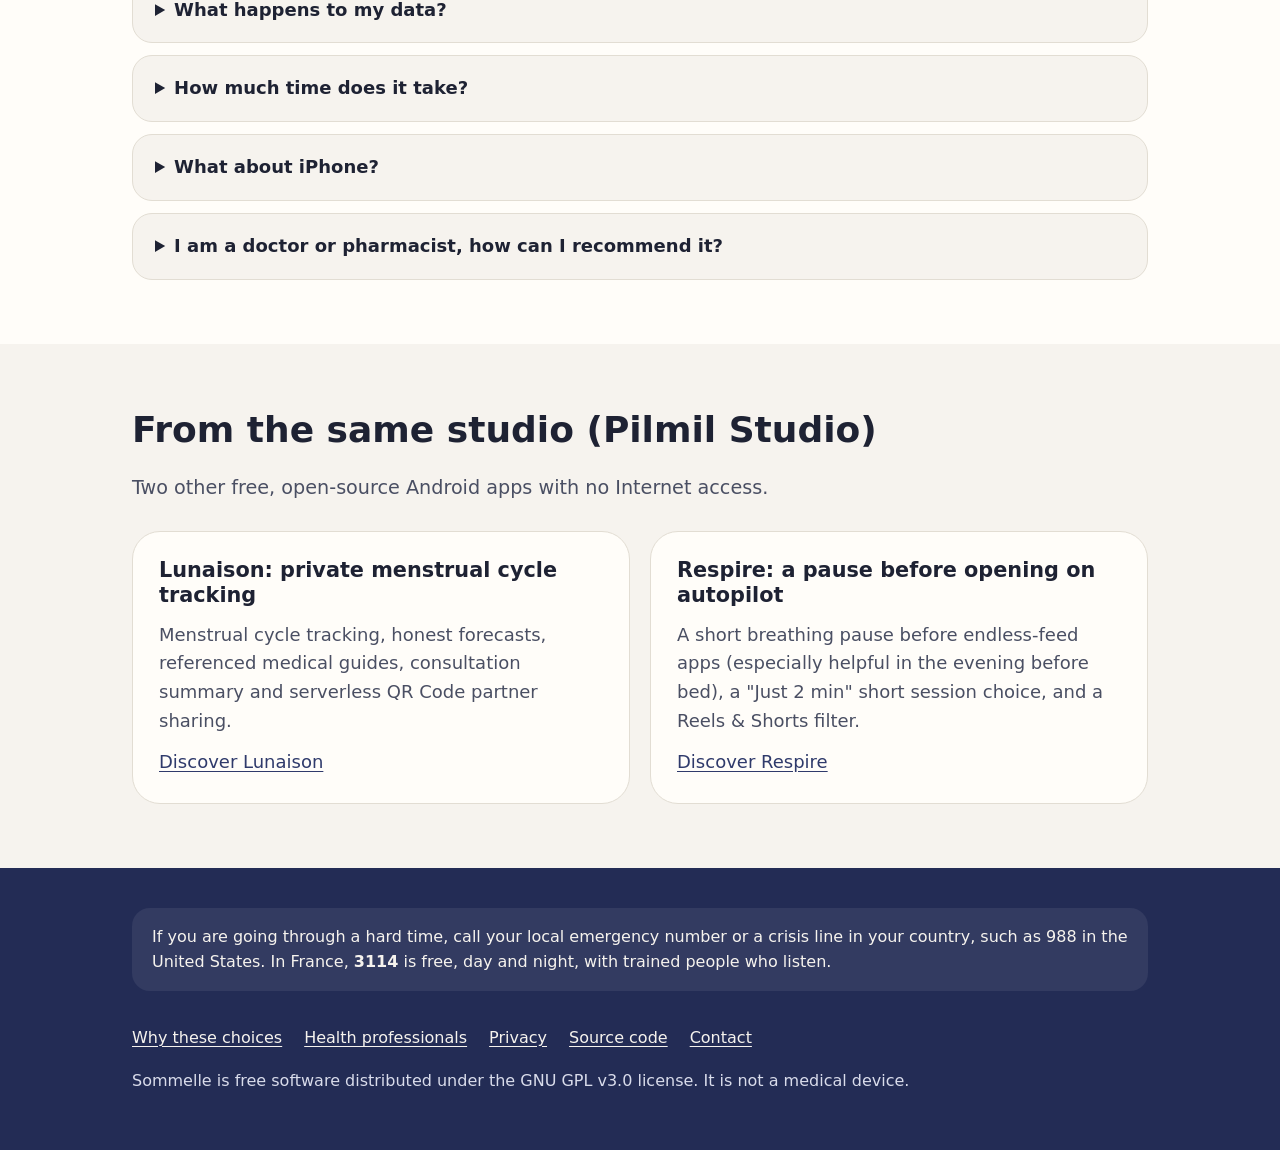
==== commit c41b04d4: "docs(readme): add screenshot gallery, quick links and ethical commitments" ====
--- a/docs/en/index.html
+++ b/docs/en/index.html
@@ -82,8 +82,8 @@
         <ol class="steps">
           <li><h3>A few questions and a clear roadmap</h3><p>Two to three minutes to check that the 6-week program is right for you, understand its three stages, and adapt it if needed.</p></li>
           <li><h3>An observation week (7 nights)</h3><p>Each morning, you log your night without changing your schedule yet. An estimate is enough: no need to check the time at night.</p></li>
-          <li><h3>Your sleep window (5 weeks)</h3><p>Sommelle suggests a bedtime and a rise time to consolidate sleep, then expands your window by 15 minutes a week as sleep becomes more continuous.</p></li>
-          <li><h3>Support at night and in the evening</h3><p>If you can't sleep, a button simply reminds you what to do, without bright light or numbers. In the evening, relaxation and wind-down exercises can be listened to with your eyes closed.</p></li>
+          <li><h3>Your sleep window (5 weeks)</h3><p>Sommelle suggests a bedtime and a rise time to consolidate sleep, then expands your window by 15 minutes a week as sleep becomes more continuous, with personalized evening landmarks (quiet wind-down 1h before, last caffeine 8h before).</p></li>
+          <li><h3>Support at night, in the evening and over time</h3><p>If you can't sleep, a dark clock-free screen reminds you what to do and offers a gentle 20-minute chime. In the evening, relaxation exercises, the evening notepad, bedroom habit commitments and the relapse-prevention guide can be used or listened to with your eyes closed.</p></li>
         </ol>
         <p><a href="why.html">Why each step, and what research says</a></p>
       </div>
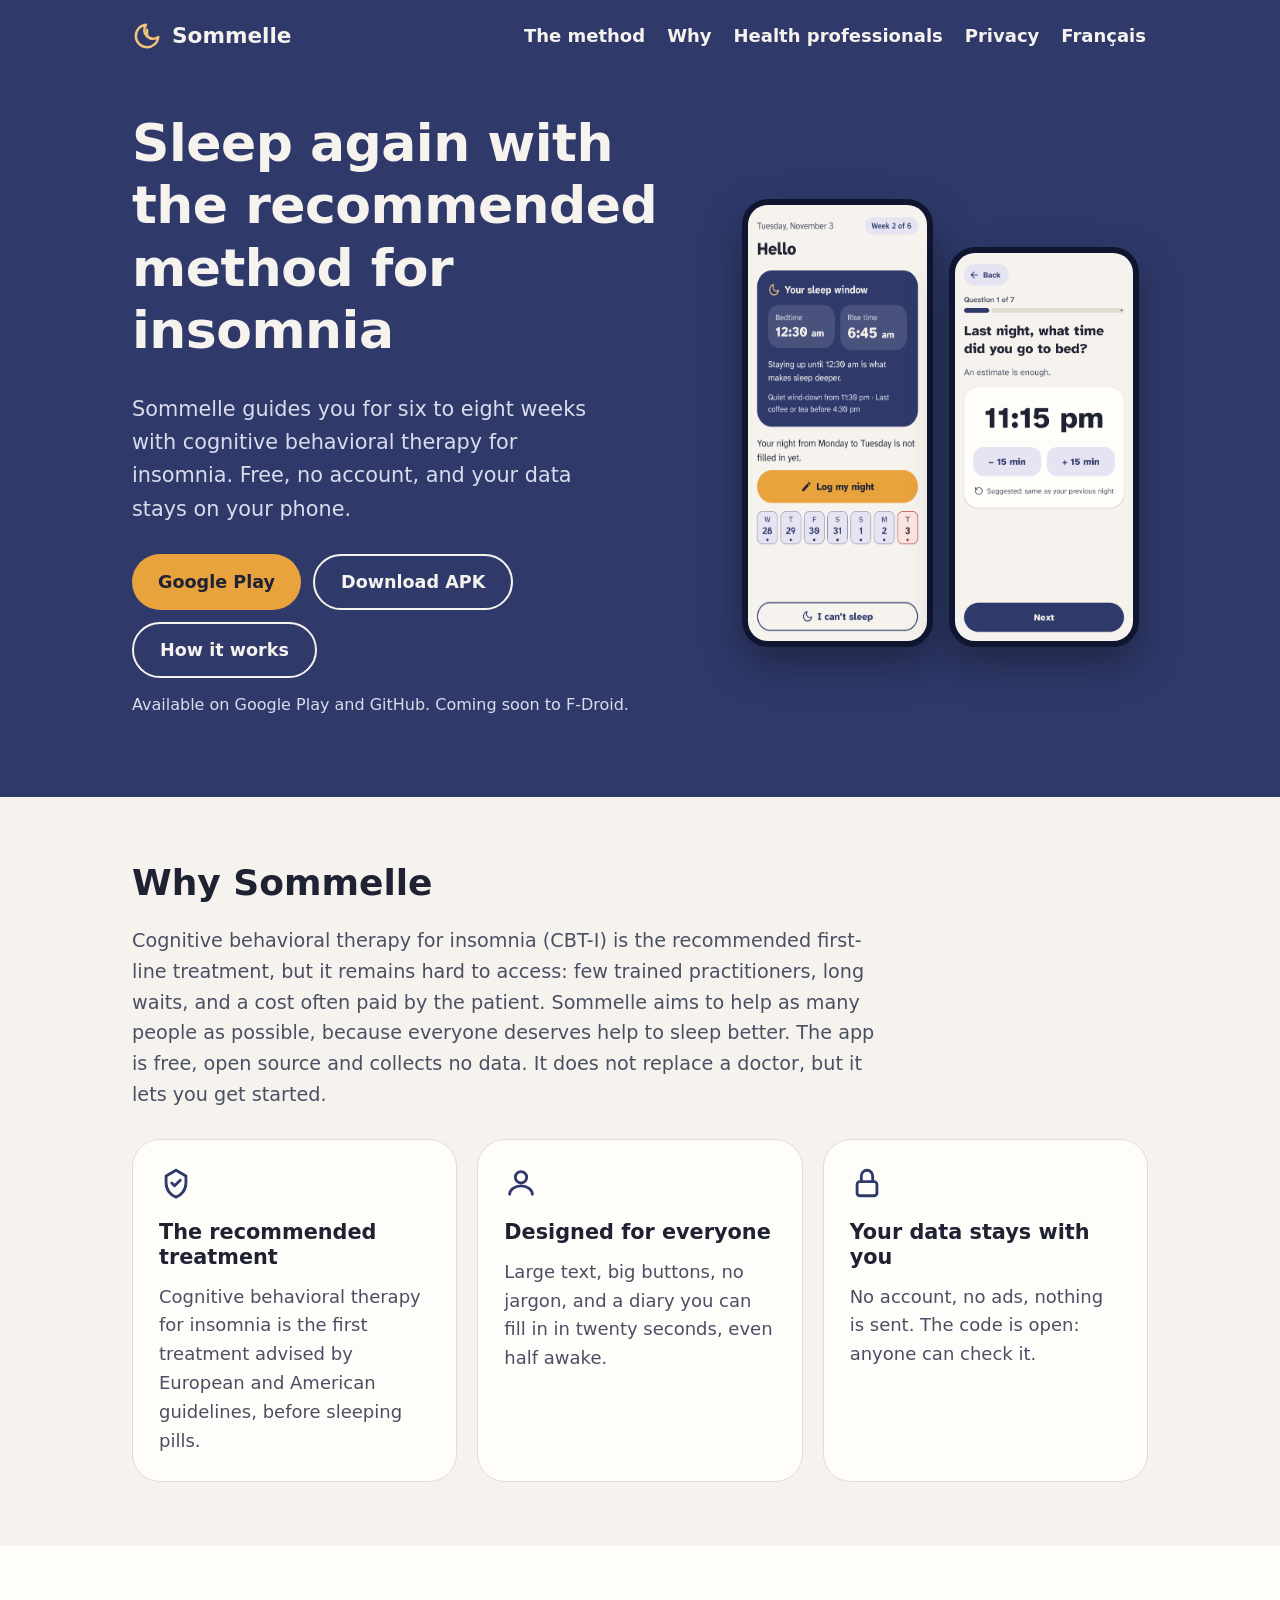
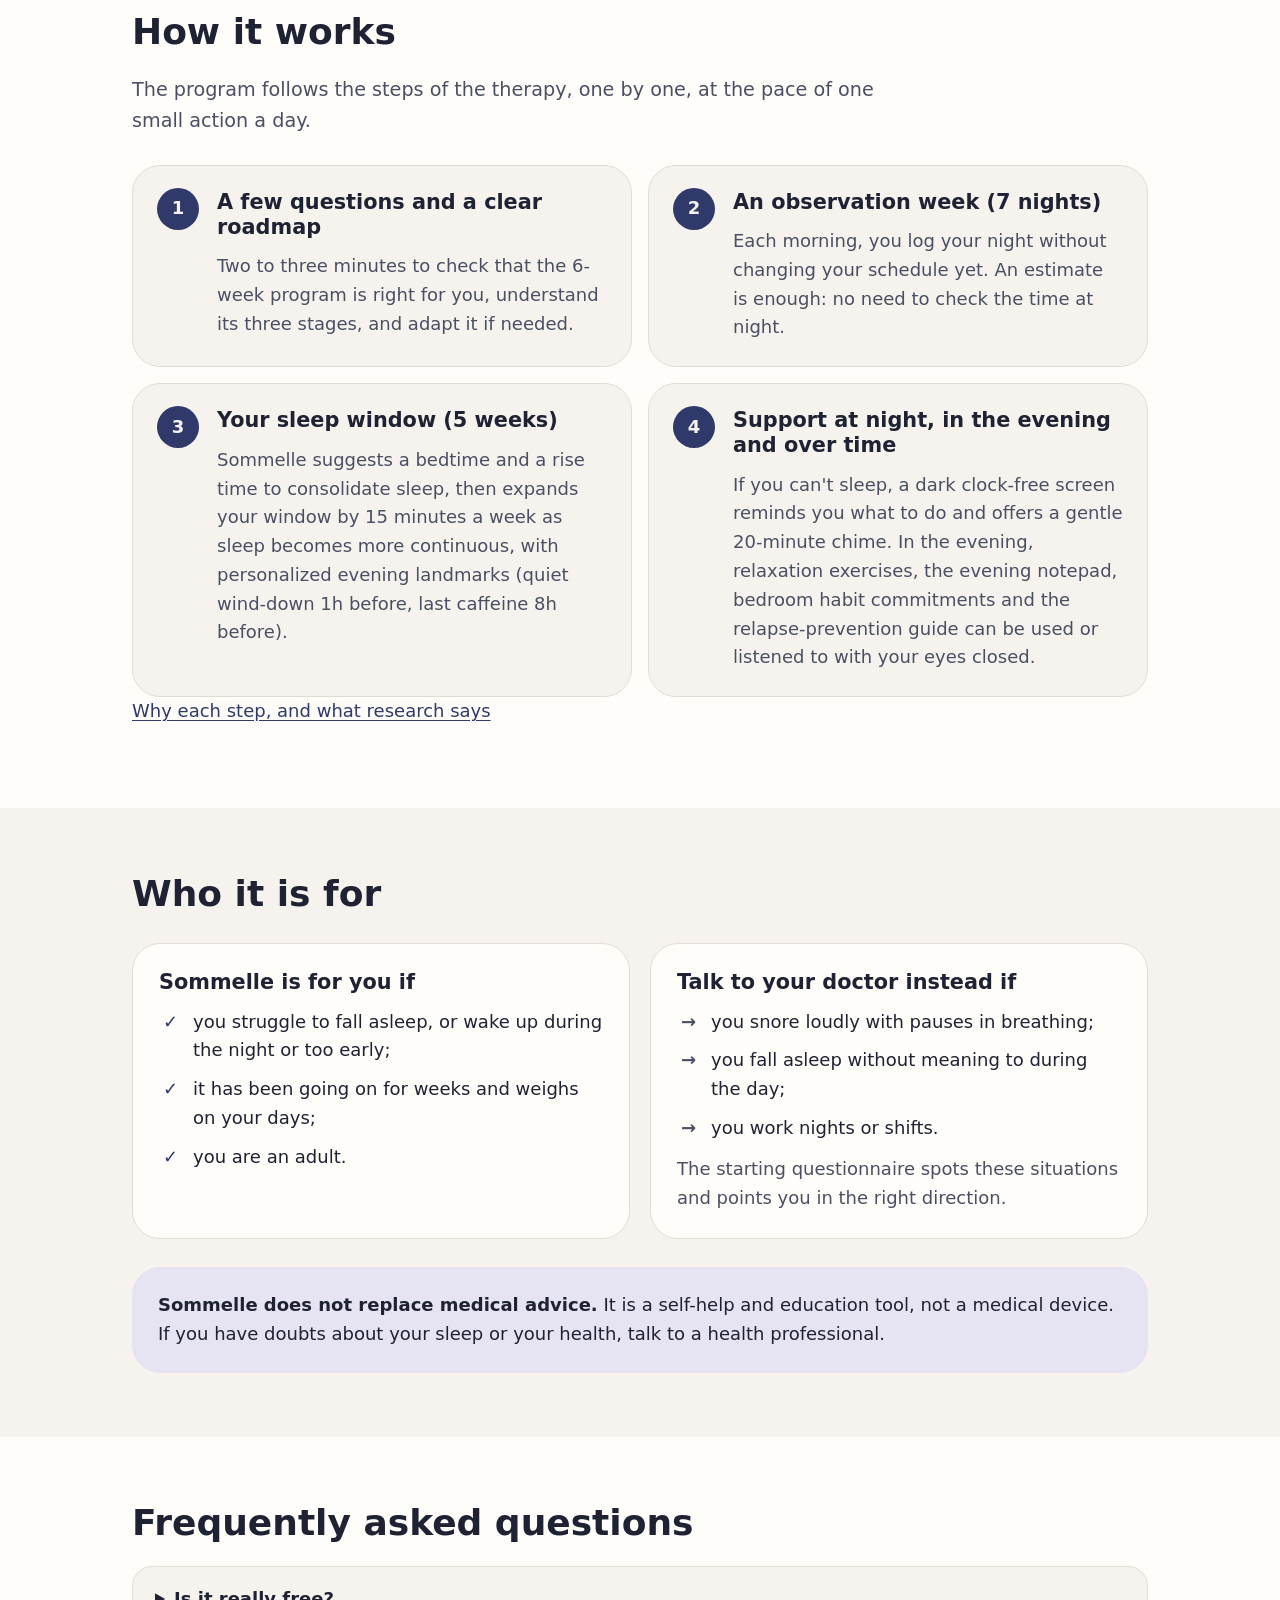
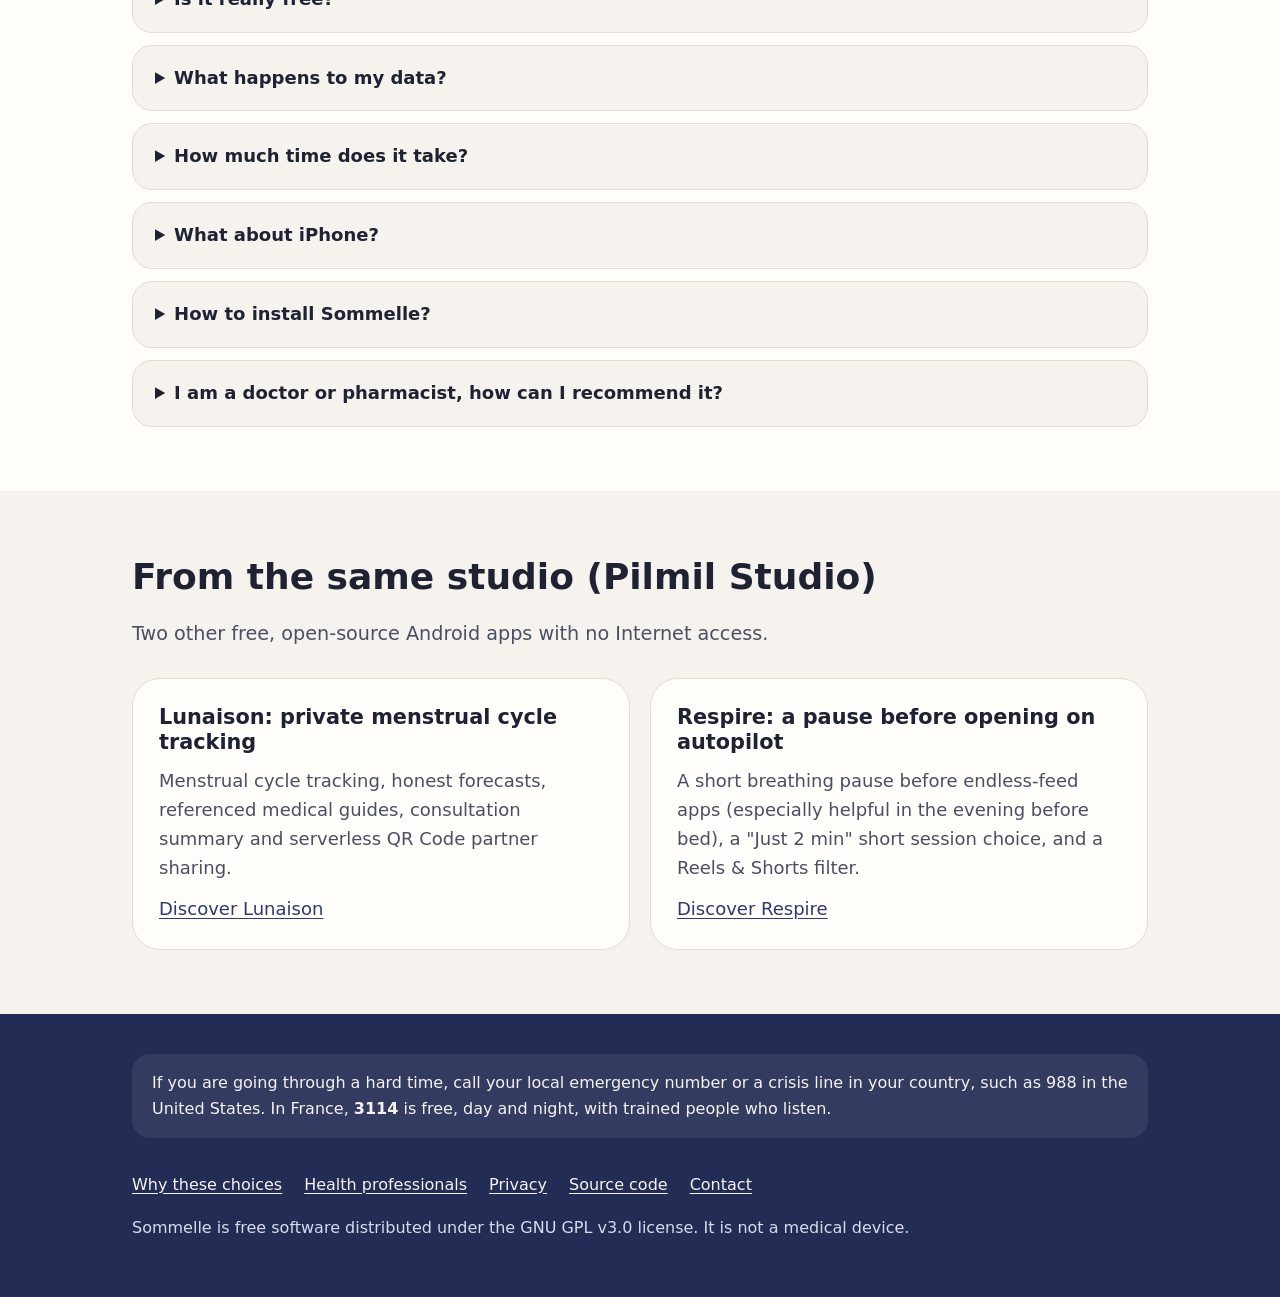
==== commit 299aaaf8: "ergonomics: TimeStepper quick +/- 1h, onboarding initial fatigue guidance, and stimulus control chim" ====
--- a/docs/en/index.html
+++ b/docs/en/index.html
@@ -39,10 +39,11 @@
           <h1>Sleep again with the recommended method for insomnia</h1>
           <p class="lead">Sommelle guides you for six to eight weeks with cognitive behavioral therapy for insomnia. Free, no account, and your data stays on your phone.</p>
           <div class="actions">
-            <a class="btn btn-accent" href="https://github.com/Relthdrarxash/sommelle/releases">Download for Android</a>
+            <a class="btn btn-accent" href="https://play.google.com/store/apps/details?id=fr.sommelle">Google Play</a>
+            <a class="btn btn-ghost" href="https://github.com/Relthdrarxash/sommelle/releases">Download APK</a>
             <a class="btn btn-ghost" href="#methode">How it works</a>
           </div>
-          <p class="note">Test version. Coming soon to Google Play and F-Droid.</p>
+          <p class="note">Available on Google Play and GitHub. Coming soon to F-Droid.</p>
         </div>
         <div class="phones">
           <img src="../captures/en/accueil.png" width="461" height="1000" alt="Sommelle home screen: the evening sleep window, bedtime 12:30 am and rise time 6:45 am, and the Log my night button.">
@@ -124,6 +125,7 @@
         <details><summary>What happens to my data?</summary><p>It stays on your phone. Sommelle requires no account and has no Internet access. The only exception: if Android backup is turned on, your system may keep an encrypted copy.</p></details>
         <details><summary>How much time does it take?</summary><p>About twenty seconds each morning for the diary, and a few minutes a week for the review. The program lasts six to eight weeks.</p></details>
         <details><summary>What about iPhone?</summary><p>For now, Sommelle is available on Android only.</p></details>
+        <details><summary>How to install Sommelle?</summary><p>Sommelle is available on the <a href="https://play.google.com/store/apps/details?id=fr.sommelle">Google Play Store</a>. You can also download the signed APK from <a href="https://github.com/Relthdrarxash/sommelle/releases">GitHub</a>.</p></details>
         <details><summary>I am a doctor or pharmacist, how can I recommend it?</summary><p>Everything is on the <a href="professionals.html">health professionals</a> page, with a sheet to print (in French).</p></details>
       </div>
     </section>
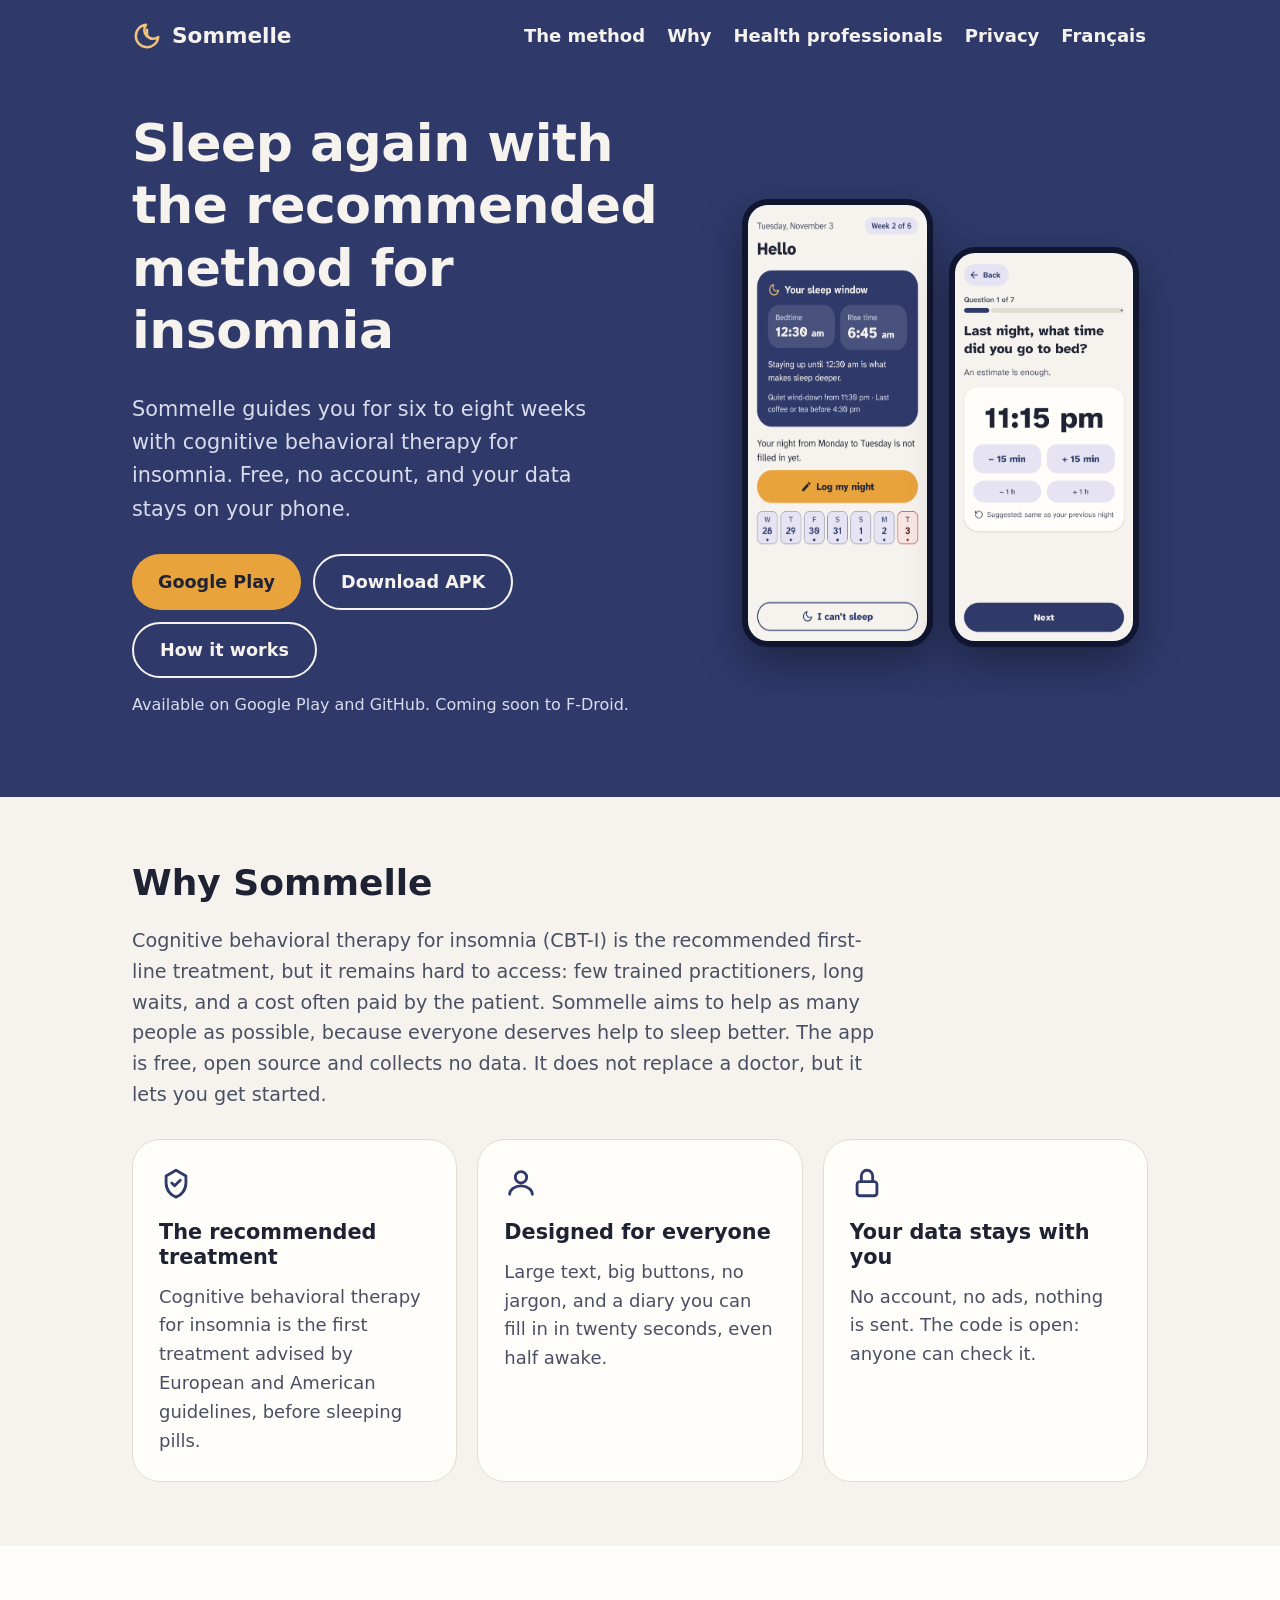
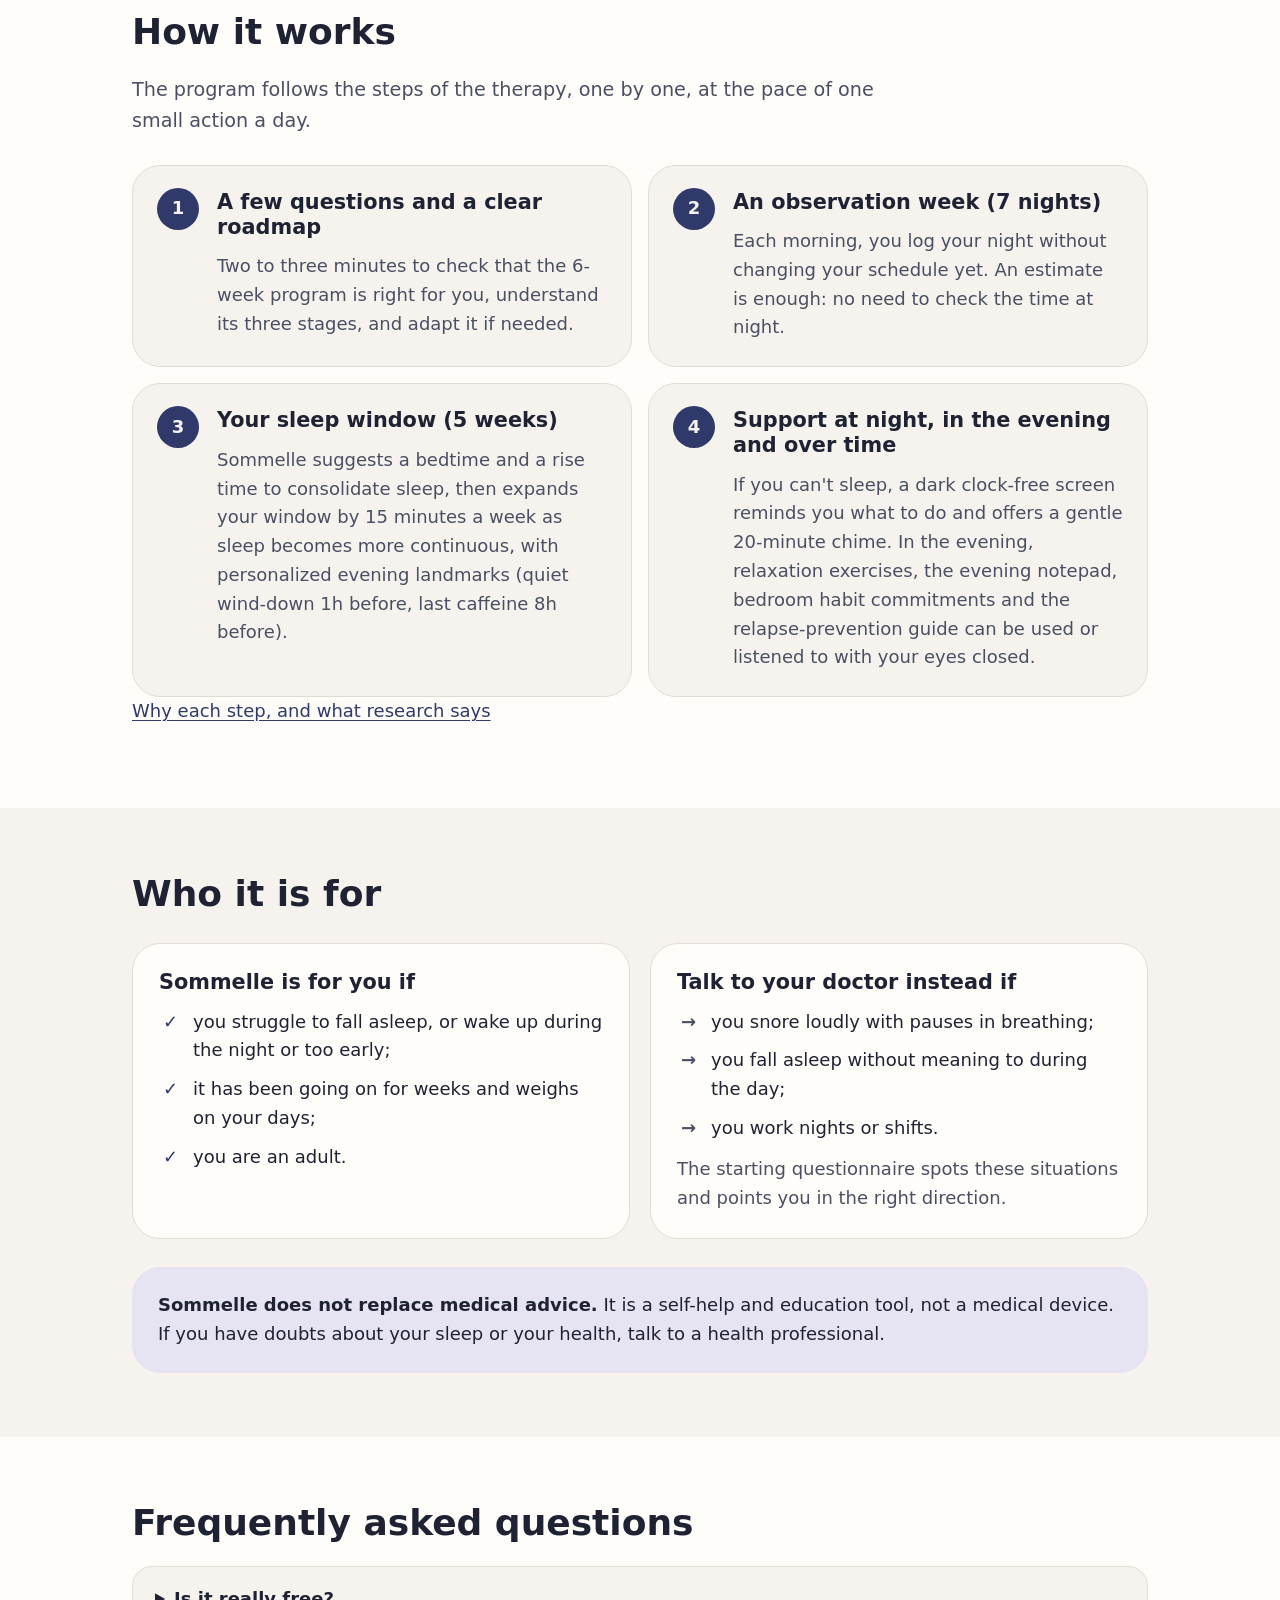
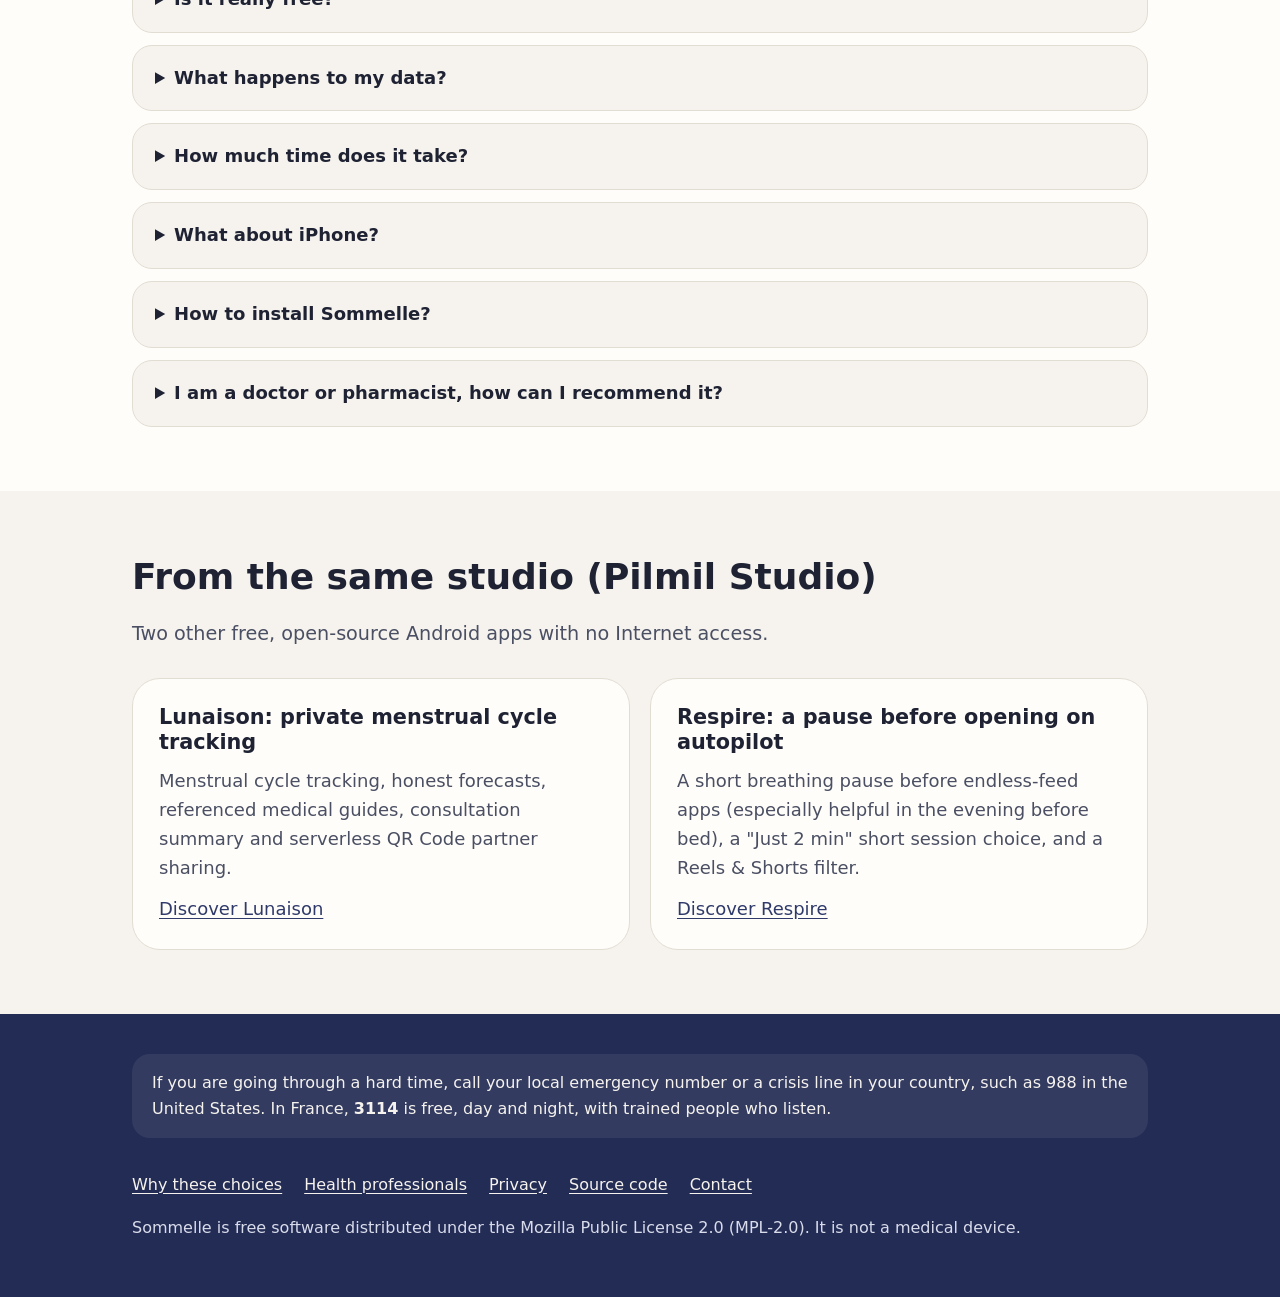
==== commit 12a0de1c: "Licence : passage à la Mozilla Public License 2.0 Le projet passe de la GPL-3.0 à la Mozilla Public " ====
--- a/docs/en/index.html
+++ b/docs/en/index.html
@@ -121,7 +121,7 @@
     <section class="block alt">
       <div class="wrap">
         <h2>Frequently asked questions</h2>
-        <details><summary>Is it really free?</summary><p>Yes, completely: no subscription, no in-app purchases, no ads. Sommelle is free software under the GPL license.</p></details>
+        <details><summary>Is it really free?</summary><p>Yes, completely: no subscription, no in-app purchases, no ads. Sommelle is free software under the MPL-2.0 license.</p></details>
         <details><summary>What happens to my data?</summary><p>It stays on your phone. Sommelle requires no account and has no Internet access. The only exception: if Android backup is turned on, your system may keep an encrypted copy.</p></details>
         <details><summary>How much time does it take?</summary><p>About twenty seconds each morning for the diary, and a few minutes a week for the review. The program lasts six to eight weeks.</p></details>
         <details><summary>What about iPhone?</summary><p>For now, Sommelle is available on Android only.</p></details>
@@ -160,7 +160,7 @@
         <a href="https://github.com/Relthdrarxash/sommelle">Source code</a>
         <a href="mailto:pilmil.studio@proton.me">Contact</a>
       </div>
-      <p>Sommelle is free software distributed under the GNU GPL v3.0 license. It is not a medical device.</p>
+      <p>Sommelle is free software distributed under the Mozilla Public License 2.0 (MPL-2.0). It is not a medical device.</p>
     </div>
   </footer>
 </body>
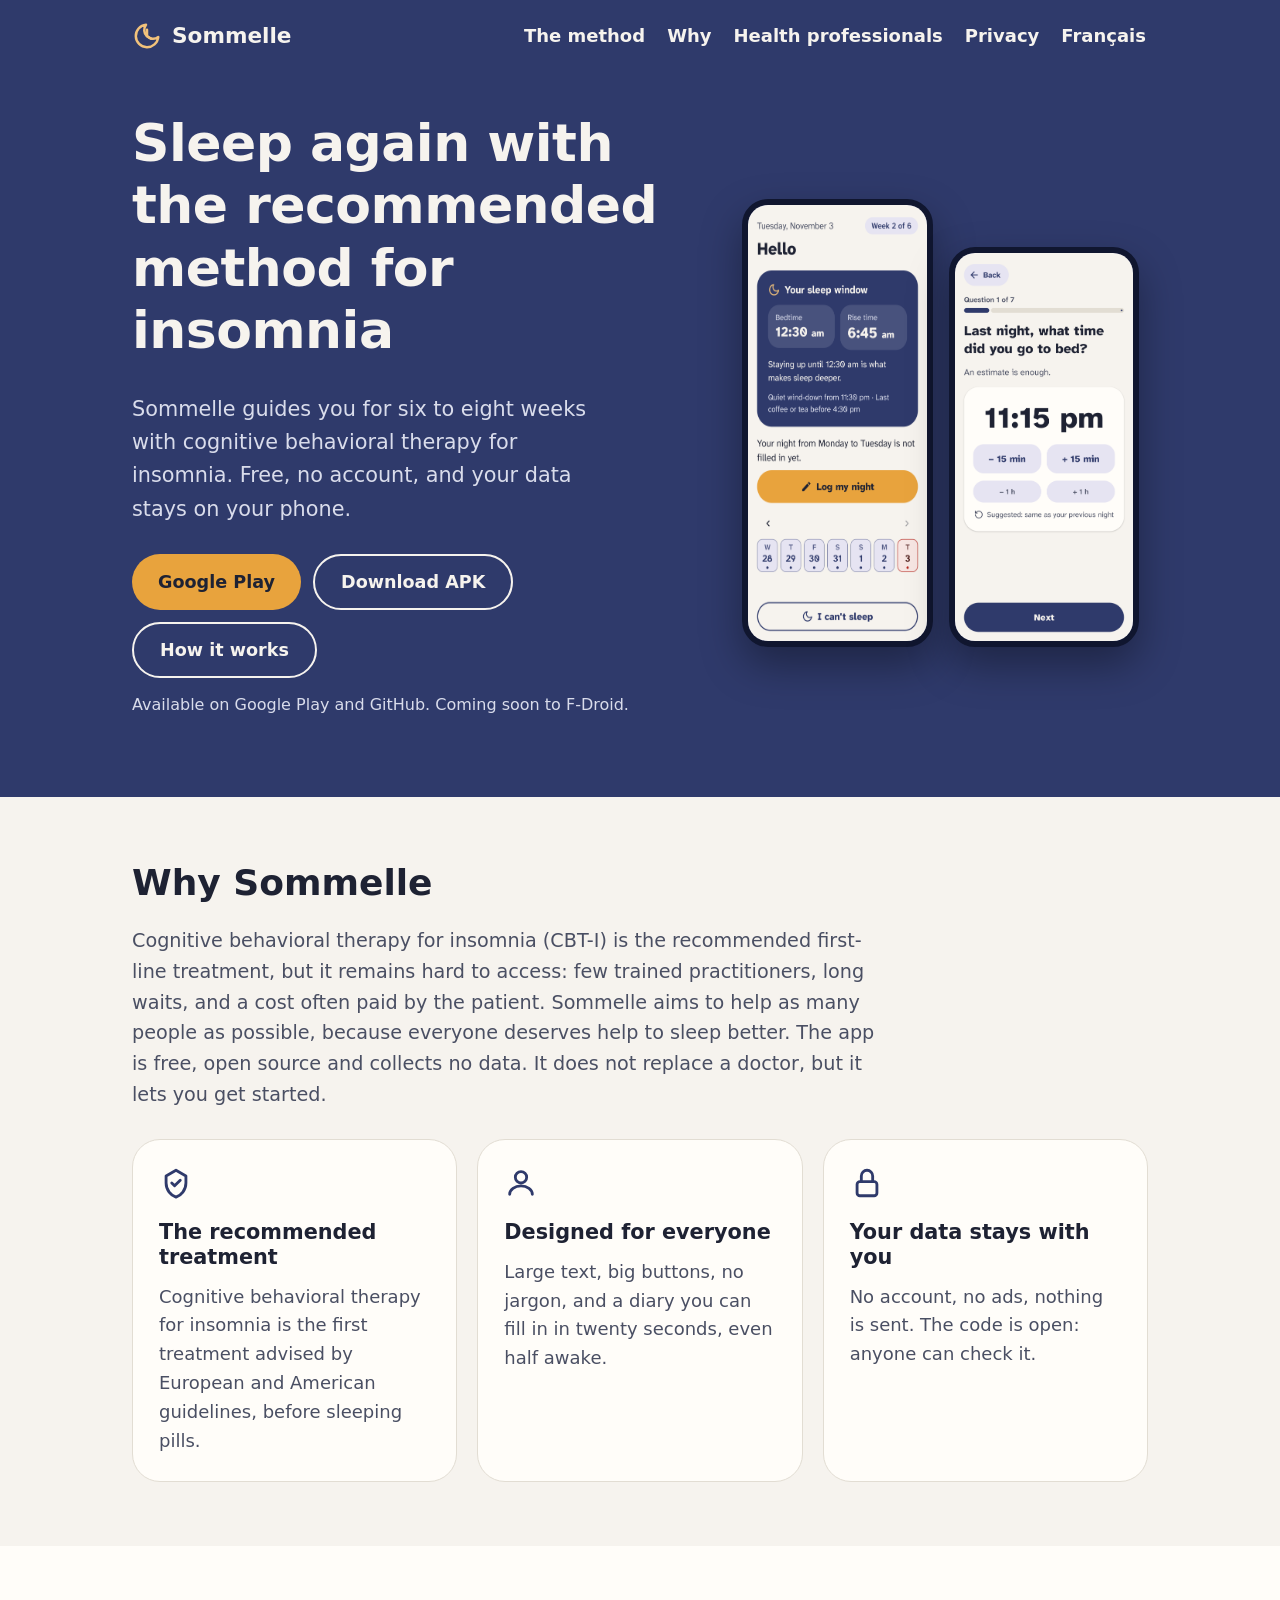
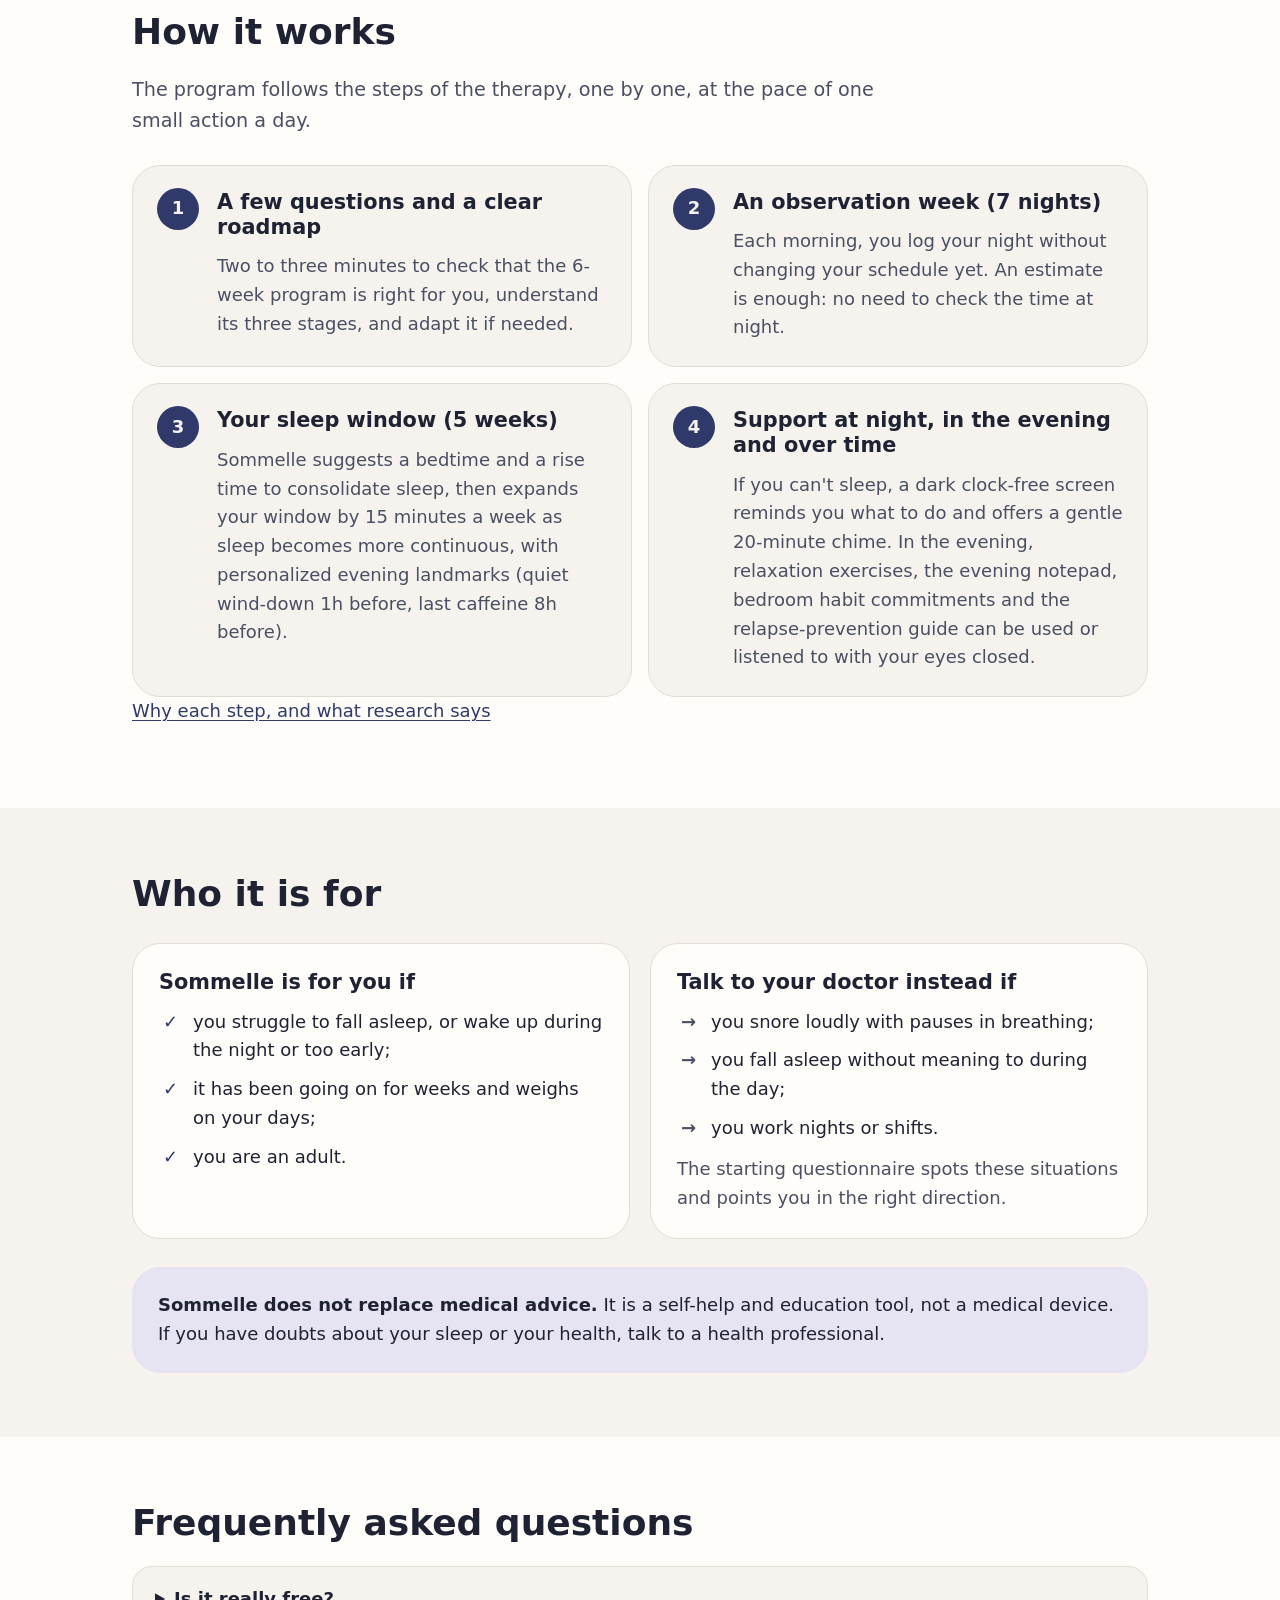
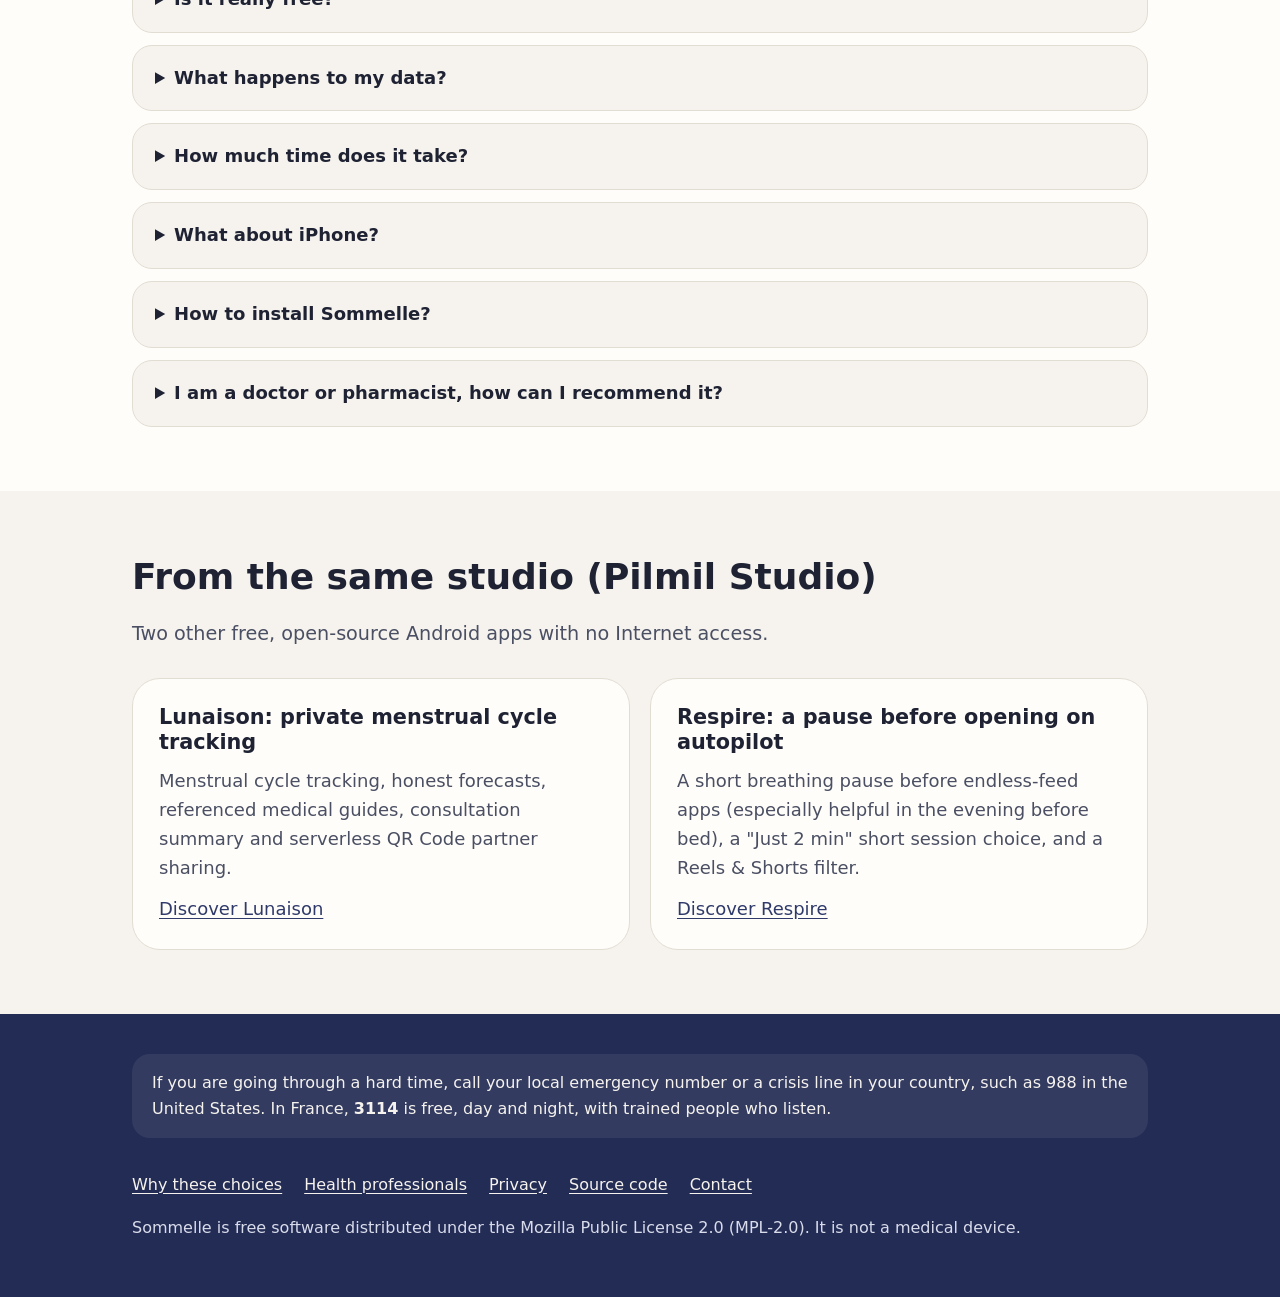
==== commit a3e5ffa0: "fix(confidentialité): exclut les données de la sauvegarde Android, corrige les tirets et les liens e" ====
--- a/docs/en/index.html
+++ b/docs/en/index.html
@@ -122,7 +122,7 @@
       <div class="wrap">
         <h2>Frequently asked questions</h2>
         <details><summary>Is it really free?</summary><p>Yes, completely: no subscription, no in-app purchases, no ads. Sommelle is free software under the MPL-2.0 license.</p></details>
-        <details><summary>What happens to my data?</summary><p>It stays on your phone. Sommelle requires no account and has no Internet access. The only exception: if Android backup is turned on, your system may keep an encrypted copy.</p></details>
+        <details><summary>What happens to my data?</summary><p>It stays on your phone. Sommelle requires no account and has no Internet access. They are also excluded from Android backup.</p></details>
         <details><summary>How much time does it take?</summary><p>About twenty seconds each morning for the diary, and a few minutes a week for the review. The program lasts six to eight weeks.</p></details>
         <details><summary>What about iPhone?</summary><p>For now, Sommelle is available on Android only.</p></details>
         <details><summary>How to install Sommelle?</summary><p>Sommelle is available on the <a href="https://play.google.com/store/apps/details?id=fr.sommelle">Google Play Store</a>. You can also download the signed APK from <a href="https://github.com/Relthdrarxash/sommelle/releases">GitHub</a>.</p></details>
